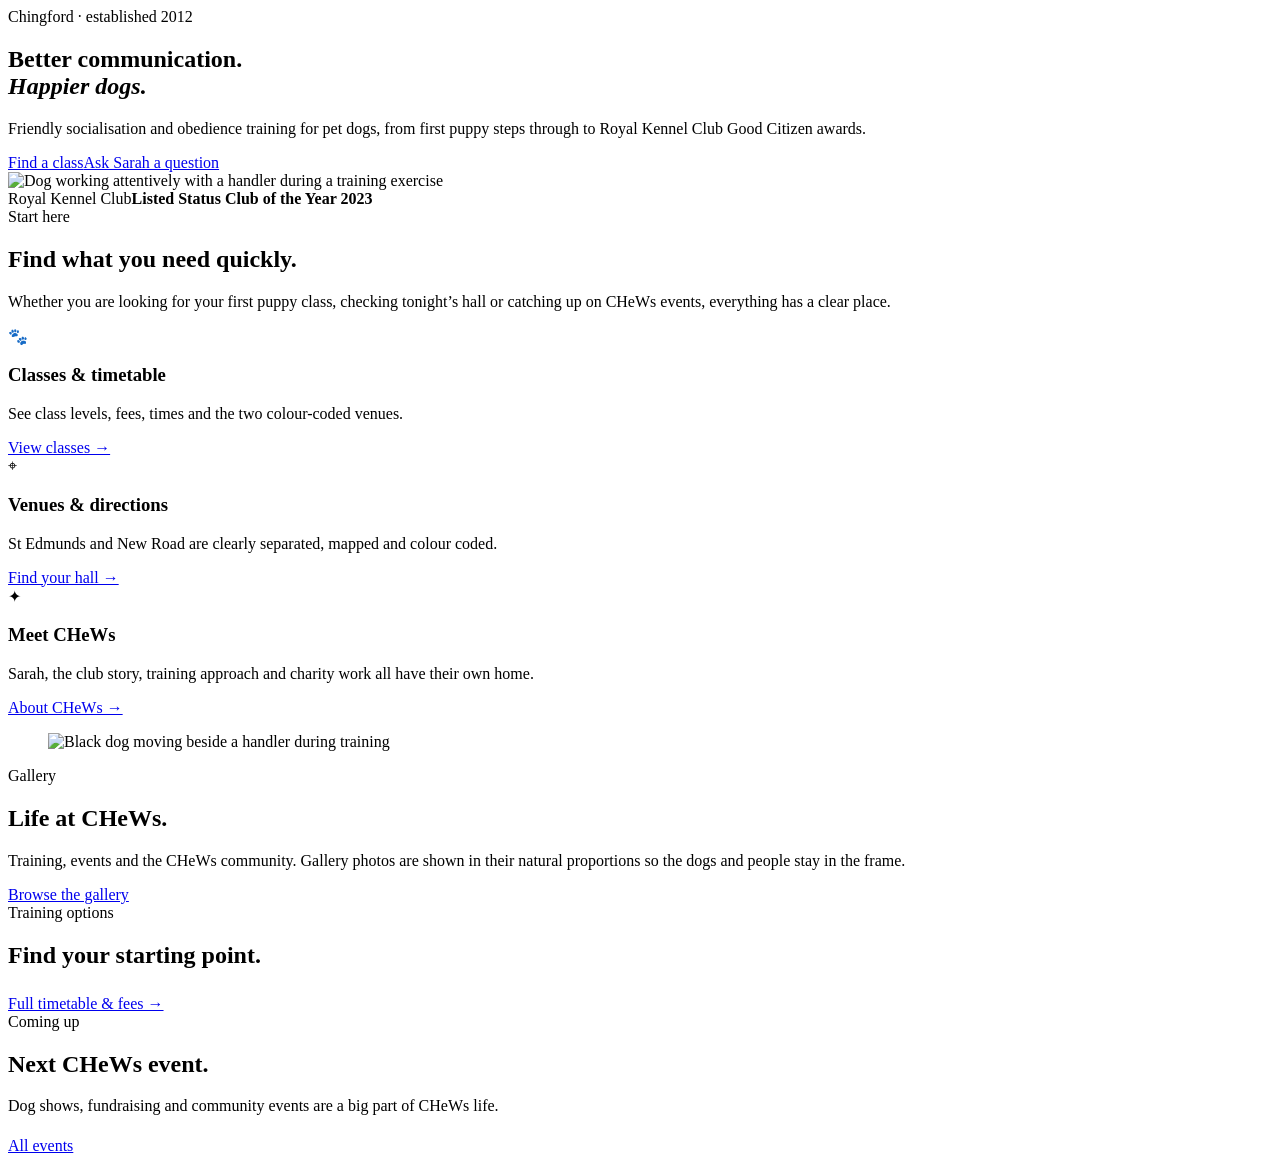
==== index.html @ e165dc00 "Add files via upload" ====
<!doctype html><html lang="en"><head><meta charset="utf-8"><meta name="viewport" content="width=device-width,initial-scale=1"><meta name="theme-color" content="#30241f"><meta name="description" content="Friendly, reward-based pet dog training in Chingford, from Puppy Foundation through Royal Kennel Club Good Citizen levels."><title>CHeWs Dog Training | Friendly dog training in Chingford</title><link rel="icon" href="./assets/logo/chews-mark.png" type="image/png"><link rel="stylesheet" href="./css/styles.css"></head><body data-page="home" data-root="."><div id="site-notice" class="site-notice" hidden></div><div id="prototype-error" class="site-notice" hidden></div><header id="site-header" class="site-header"></header><main>
<section class="home-hero"><div class="container home-hero-grid"><div><span class="eyebrow light">Chingford · established 2012</span><h1>Better communication.<br><em>Happier dogs.</em></h1><p>Friendly socialisation and obedience training for pet dogs, from first puppy steps through to Royal Kennel Club Good Citizen awards.</p><div class="hero-actions"><a class="button primary" href="classes/">Find a class</a><a class="button ghost" href="contact/">Ask Sarah a question</a></div></div><div class="hero-photo"><div class="hero-photo-frame"><img src="assets/images/current-site-hero.png" alt="Dog working attentively with a handler during a training exercise"></div><div class="hero-badge"><span>Royal Kennel Club</span><strong>Listed Status Club of the Year 2023</strong></div></div></div></section>
<section class="stats-band"><div id="stats-grid" class="container stats-grid"></div></section>
<section class="section"><div class="container"><div class="section-heading split"><div><span class="eyebrow">Start here</span><h2>Find what you need quickly.</h2></div><p>Whether you are looking for your first puppy class, checking tonight’s hall or catching up on CHeWs events, everything has a clear place.</p></div><div class="quick-grid"><article class="quick-card"><div class="icon">🐾</div><h3>Classes & timetable</h3><p>See class levels, fees, times and the two colour-coded venues.</p><a href="classes/">View classes →</a></article><article class="quick-card"><div class="icon">⌖</div><h3>Venues & directions</h3><p>St Edmunds and New Road are clearly separated, mapped and colour coded.</p><a href="classes/#venues">Find your hall →</a></article><article class="quick-card"><div class="icon">✦</div><h3>Meet CHeWs</h3><p>Sarah, the club story, training approach and charity work all have their own home.</p><a href="about/">About CHeWs →</a></article></div></div></section>
<section class="section photo-strip"><div class="container photo-strip-grid"><figure class="photo-natural"><img src="assets/images/current-site-gallery-1.png" alt="Black dog moving beside a handler during training"></figure><div class="photo-copy"><span class="eyebrow light">Gallery</span><h2>Life at CHeWs.</h2><p>Training, events and the CHeWs community. Gallery photos are shown in their natural proportions so the dogs and people stay in the frame.</p><a class="button primary" href="gallery/">Browse the gallery</a></div></div></section>
<section class="section"><div class="container"><div class="section-heading"><span class="eyebrow">Training options</span><h2>Find your starting point.</h2></div><div id="class-grid" class="class-grid"></div><div style="margin-top:26px"><a class="button dark" href="classes/">Full timetable & fees →</a></div></div></section>
<section class="section" style="background:var(--cream)"><div class="container"><div class="section-heading split"><div><span class="eyebrow">Coming up</span><h2>Next CHeWs event.</h2></div><p>Dog shows, fundraising and community events are a big part of CHeWs life.</p></div><div id="next-event" class="events-grid"></div><div style="margin-top:22px"><a href="events/" class="button ghost">All events</a></div></div></section>
</main><footer id="site-footer" class="site-footer"></footer><div id="contact-fab-root"></div><script src="./js/content-provider.js"></script><script src="./js/site.js"></script></body></html>
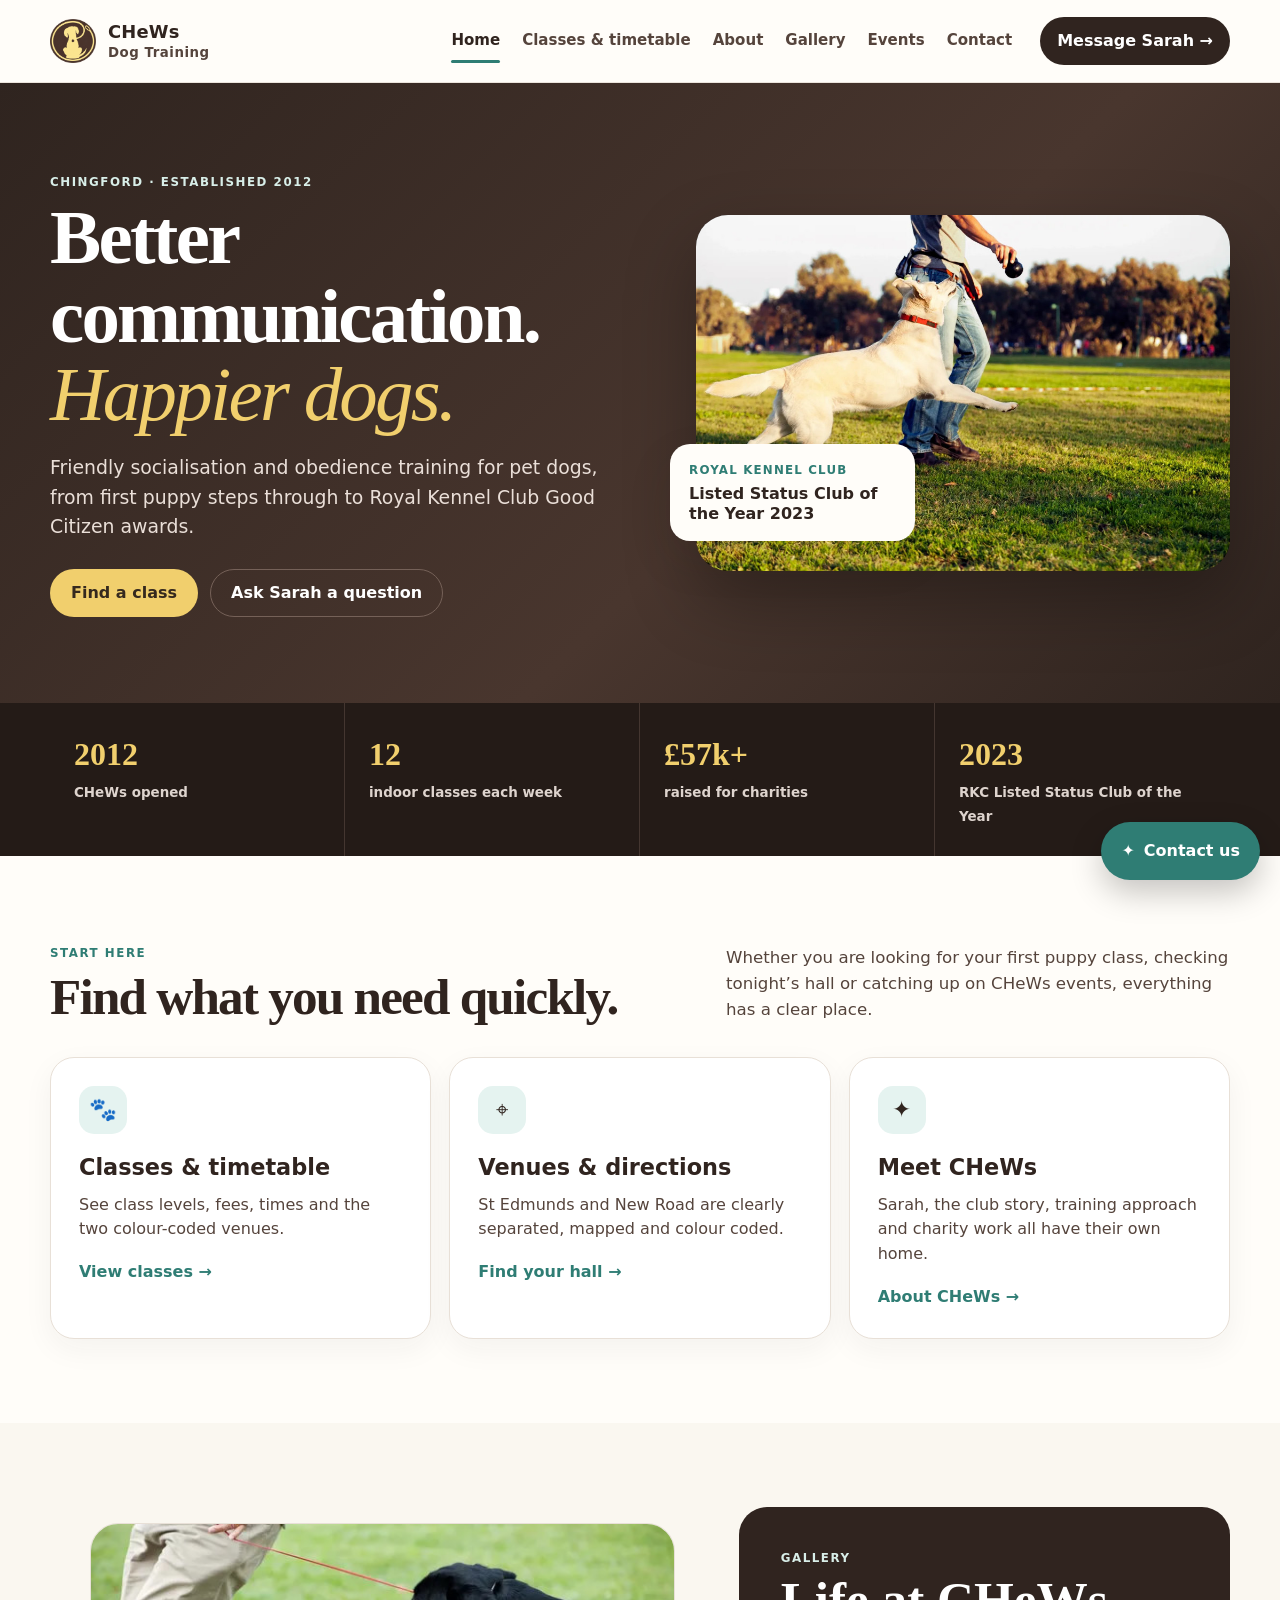
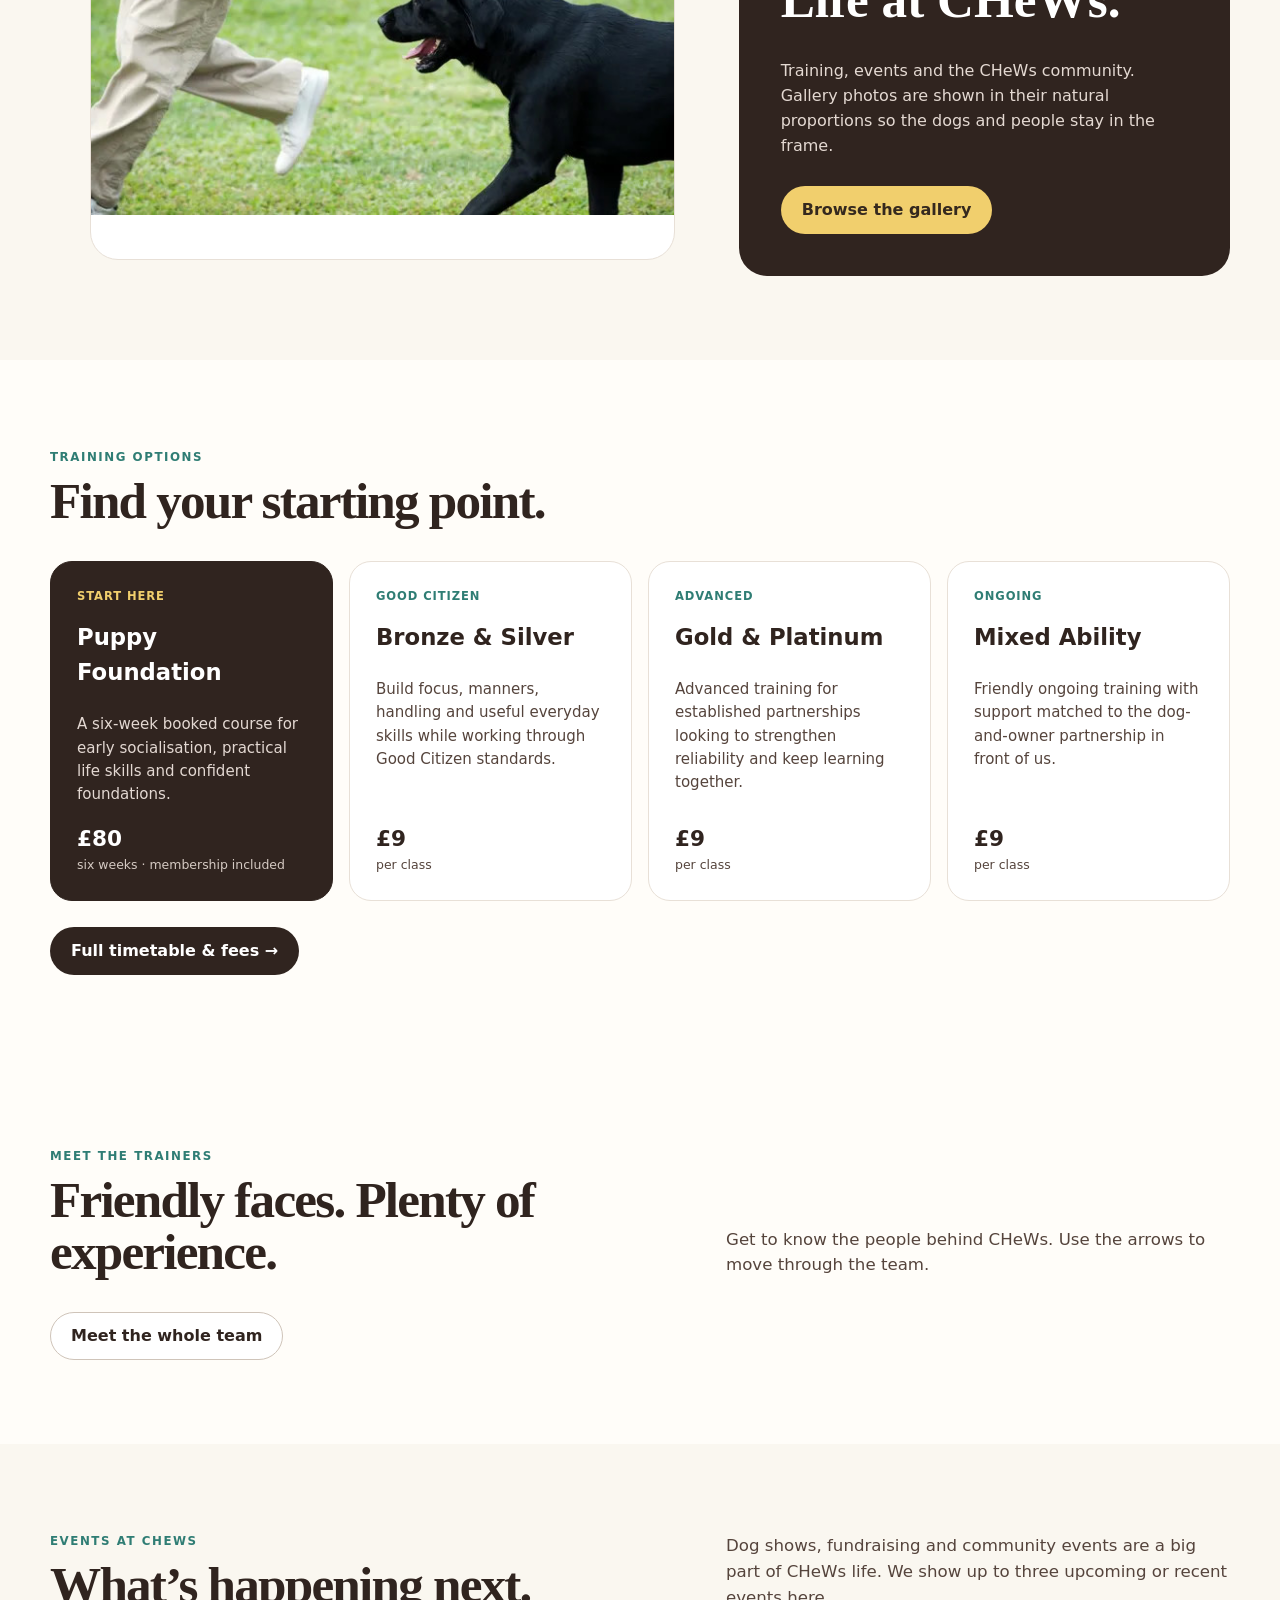
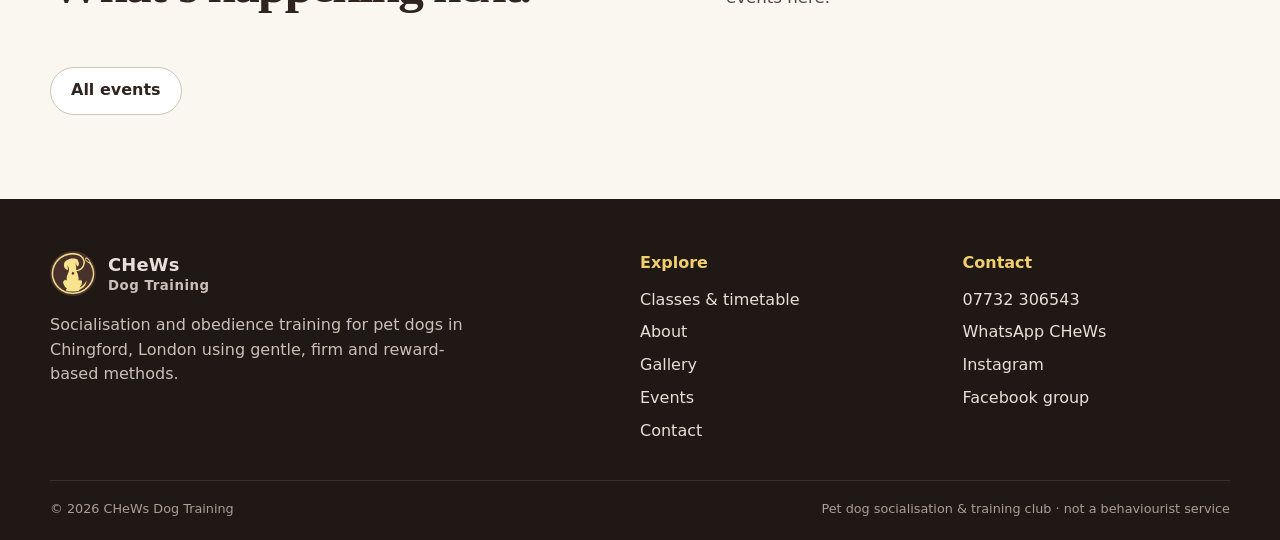
==== commit 679da54f: "Add files via upload" ====
--- a/index.html
+++ b/index.html
@@ -1,8 +1,9 @@
-<!doctype html><html lang="en"><head><meta charset="utf-8"><meta name="viewport" content="width=device-width,initial-scale=1"><meta name="theme-color" content="#30241f"><meta name="description" content="Friendly, reward-based pet dog training in Chingford, from Puppy Foundation through Royal Kennel Club Good Citizen levels."><title>CHeWs Dog Training | Friendly dog training in Chingford</title><link rel="icon" href="./assets/logo/chews-mark.png" type="image/png"><link rel="stylesheet" href="./css/styles.css"></head><body data-page="home" data-root="."><div id="site-notice" class="site-notice" hidden></div><div id="prototype-error" class="site-notice" hidden></div><header id="site-header" class="site-header"></header><main>
+<!doctype html><html lang="en"><head><meta charset="utf-8"><meta name="viewport" content="width=device-width,initial-scale=1"><meta name="theme-color" content="#165b46"><meta name="description" content="Friendly, reward-based pet dog training in Chingford, from Puppy Foundation through Royal Kennel Club Good Citizen levels."><title>CHeWs Dog Training | Friendly dog training in Chingford</title><link rel="icon" href="./assets/logo/chews-mark.png" type="image/png"><link rel="stylesheet" href="./css/styles.css"></head><body data-page="home" data-root="."><div id="site-notice" class="site-notice" hidden></div><div id="prototype-error" class="site-notice" hidden></div><header id="site-header" class="site-header"></header><main>
 <section class="home-hero"><div class="container home-hero-grid"><div><span class="eyebrow light">Chingford · established 2012</span><h1>Better communication.<br><em>Happier dogs.</em></h1><p>Friendly socialisation and obedience training for pet dogs, from first puppy steps through to Royal Kennel Club Good Citizen awards.</p><div class="hero-actions"><a class="button primary" href="classes/">Find a class</a><a class="button ghost" href="contact/">Ask Sarah a question</a></div></div><div class="hero-photo"><div class="hero-photo-frame"><img src="assets/images/current-site-hero.png" alt="Dog working attentively with a handler during a training exercise"></div><div class="hero-badge"><span>Royal Kennel Club</span><strong>Listed Status Club of the Year 2023</strong></div></div></div></section>
 <section class="stats-band"><div id="stats-grid" class="container stats-grid"></div></section>
 <section class="section"><div class="container"><div class="section-heading split"><div><span class="eyebrow">Start here</span><h2>Find what you need quickly.</h2></div><p>Whether you are looking for your first puppy class, checking tonight’s hall or catching up on CHeWs events, everything has a clear place.</p></div><div class="quick-grid"><article class="quick-card"><div class="icon">🐾</div><h3>Classes & timetable</h3><p>See class levels, fees, times and the two colour-coded venues.</p><a href="classes/">View classes →</a></article><article class="quick-card"><div class="icon">⌖</div><h3>Venues & directions</h3><p>St Edmunds and New Road are clearly separated, mapped and colour coded.</p><a href="classes/#venues">Find your hall →</a></article><article class="quick-card"><div class="icon">✦</div><h3>Meet CHeWs</h3><p>Sarah, the club story, training approach and charity work all have their own home.</p><a href="about/">About CHeWs →</a></article></div></div></section>
 <section class="section photo-strip"><div class="container photo-strip-grid"><figure class="photo-natural"><img src="assets/images/current-site-gallery-1.png" alt="Black dog moving beside a handler during training"></figure><div class="photo-copy"><span class="eyebrow light">Gallery</span><h2>Life at CHeWs.</h2><p>Training, events and the CHeWs community. Gallery photos are shown in their natural proportions so the dogs and people stay in the frame.</p><a class="button primary" href="gallery/">Browse the gallery</a></div></div></section>
 <section class="section"><div class="container"><div class="section-heading"><span class="eyebrow">Training options</span><h2>Find your starting point.</h2></div><div id="class-grid" class="class-grid"></div><div style="margin-top:26px"><a class="button dark" href="classes/">Full timetable & fees →</a></div></div></section>
-<section class="section" style="background:var(--cream)"><div class="container"><div class="section-heading split"><div><span class="eyebrow">Coming up</span><h2>Next CHeWs event.</h2></div><p>Dog shows, fundraising and community events are a big part of CHeWs life.</p></div><div id="next-event" class="events-grid"></div><div style="margin-top:22px"><a href="events/" class="button ghost">All events</a></div></div></section>
+<section class="section trainers-home"><div class="container"><div class="section-heading split"><div><span class="eyebrow">Meet the trainers</span><h2>Friendly faces. Plenty of experience.</h2></div><p>Get to know the people behind CHeWs. Use the arrows to move through the team.</p></div><div id="home-team-carousel"></div><div style="margin-top:22px"><a href="about/" class="button ghost">Meet the whole team</a></div></div></section>
+<section class="section" style="background:var(--cream)"><div class="container"><div class="section-heading split"><div><span class="eyebrow">Events at CHeWs</span><h2>What’s happening next.</h2></div><p>Dog shows, fundraising and community events are a big part of CHeWs life. We show up to three upcoming or recent events here.</p></div><div id="home-events" class="events-grid home-events-grid"></div><div style="margin-top:22px"><a href="events/" class="button ghost">All events</a></div></div></section>
 </main><footer id="site-footer" class="site-footer"></footer><div id="contact-fab-root"></div><script src="./js/content-provider.js"></script><script src="./js/site.js"></script></body></html>
--- a/css/styles.css
+++ b/css/styles.css
@@ -0,0 +1,31 @@
+
+:root{
+  --ink:#30241f; --ink-2:#55443c; --cream:#faf7f0; --paper:#fffdf9; --gold:#f1cf6d; --gold-deep:#9b6b12;
+  --mint:#a9d7cd; --teal:#2f7d74; --teal-soft:#e5f3f0; --amber:#c96f2f; --amber-soft:#faeadf;
+  --line:#e8e0d7; --shadow:0 18px 45px rgba(48,36,31,.10); --radius:24px; --max:1180px;
+}
+*{box-sizing:border-box} html{scroll-behavior:smooth} body{margin:0;font-family:Inter,ui-sans-serif,system-ui,-apple-system,BlinkMacSystemFont,"Segoe UI",sans-serif;color:var(--ink);background:var(--paper);line-height:1.55}
+a{color:inherit;text-decoration:none} img{max-width:100%;display:block} button,input,textarea{font:inherit} .container{width:min(var(--max),calc(100% - 40px));margin-inline:auto}
+.site-notice{background:var(--teal);color:white;text-align:center;padding:10px 20px;font-weight:800;font-size:.92rem}.site-header{position:sticky;top:0;z-index:50;background:rgba(255,253,249,.96);backdrop-filter:blur(14px);border-bottom:1px solid rgba(232,224,215,.85)}
+.header-inner{min-height:82px;display:flex;align-items:center;gap:28px}.brand{display:flex;align-items:center;gap:12px;min-width:max-content}.brand img{width:46px;height:46px;object-fit:contain}.brand-copy{display:flex;flex-direction:column;line-height:1}.brand-copy strong{font-size:1.12rem;letter-spacing:.01em}.brand-copy small{margin-top:5px;color:var(--ink-2);font-weight:700;letter-spacing:.04em}.main-nav{margin-left:auto;display:flex;align-items:center;gap:22px}.main-nav a{font-weight:760;color:var(--ink-2);font-size:.94rem;position:relative}.main-nav a:hover,.main-nav a.active{color:var(--ink)}.main-nav a.active:after{content:"";position:absolute;left:0;right:0;bottom:-10px;height:3px;border-radius:99px;background:var(--teal)}.header-cta{background:var(--ink);color:white;padding:12px 17px;border-radius:999px;font-weight:800;white-space:nowrap}.menu-toggle{display:none;margin-left:auto;border:0;background:transparent;padding:7px}.menu-toggle span{display:block;width:24px;height:2px;background:var(--ink);margin:5px}
+.button{display:inline-flex;align-items:center;justify-content:center;gap:8px;min-height:48px;padding:0 20px;border-radius:999px;border:1px solid transparent;font-weight:850}.button.primary{background:var(--gold);color:#35291e}.button.dark{background:var(--ink);color:white}.button.ghost{border-color:#cfc4b9;background:white}.button.teal{background:var(--teal);color:white}.button.amber{background:var(--amber);color:white}.button:hover{transform:translateY(-1px)}
+.eyebrow{display:inline-block;text-transform:uppercase;letter-spacing:.13em;font-weight:900;font-size:.74rem;color:var(--teal)}.eyebrow.light{color:#d8eee8}.section{padding:84px 0}.section-heading{max-width:760px;margin-bottom:34px}.section-heading.split{max-width:none;display:grid;grid-template-columns:1.1fr .9fr;gap:60px;align-items:end}.section-heading h2,.page-hero h1,.home-hero h1{font-family:Georgia,"Times New Roman",serif;letter-spacing:-.035em;line-height:1.02;margin:.35rem 0 0}.section-heading h2{font-size:clamp(2.2rem,4vw,4rem)}.section-heading p{color:var(--ink-2);margin:0;font-size:1.04rem}
+.home-hero{background:linear-gradient(135deg,#2f241f 0%,#49362e 60%,#2f241f 100%);color:white;overflow:hidden}.home-hero-grid{min-height:620px;display:grid;grid-template-columns:1.05fr .95fr;gap:56px;align-items:center;padding:70px 0}.home-hero h1{font-size:clamp(3.5rem,6vw,6.7rem);max-width:760px}.home-hero h1 em{color:var(--gold);font-weight:400}.home-hero p{font-size:1.18rem;color:#eadfd8;max-width:650px}.hero-actions{display:flex;gap:12px;flex-wrap:wrap;margin-top:28px}.hero-actions .ghost{background:transparent;border-color:#756158;color:white}.hero-photo{position:relative}.hero-photo-frame{border-radius:32px;overflow:hidden;background:#111;box-shadow:0 28px 70px rgba(0,0,0,.3)}.hero-photo-frame img{width:100%;height:auto}.hero-badge{position:absolute;left:-26px;bottom:30px;max-width:245px;background:var(--paper);color:var(--ink);border-radius:20px;padding:17px 19px;box-shadow:var(--shadow)}.hero-badge span{display:block;color:var(--teal);font-weight:900;font-size:.74rem;text-transform:uppercase;letter-spacing:.1em}.hero-badge strong{display:block;margin-top:5px;line-height:1.25}.stats-band{background:#241b17;color:white}.stats-grid{display:grid;grid-template-columns:repeat(4,1fr)}.stat{padding:27px 24px;border-right:1px solid #443630}.stat:last-child{border:0}.stat strong{display:block;color:var(--gold);font-family:Georgia,serif;font-size:2rem}.stat span{font-size:.84rem;color:#ded4ce;font-weight:700}
+.quick-grid{display:grid;grid-template-columns:repeat(3,1fr);gap:18px}.quick-card{border:1px solid var(--line);border-radius:var(--radius);padding:28px;background:white;box-shadow:0 10px 30px rgba(48,36,31,.05)}.quick-card .icon{width:48px;height:48px;border-radius:15px;display:grid;place-items:center;background:var(--teal-soft);font-size:1.4rem}.quick-card h3{font-size:1.4rem;margin:16px 0 8px}.quick-card p{color:var(--ink-2);margin:0 0 18px}.quick-card a{font-weight:900;color:var(--teal)}
+.photo-strip{background:var(--cream)}.photo-strip-grid{display:grid;grid-template-columns:1.15fr .85fr;gap:24px;align-items:stretch}.photo-natural{background:white;border:1px solid var(--line);border-radius:28px;overflow:hidden}.photo-natural img{width:100%;height:auto}.photo-copy{display:flex;flex-direction:column;justify-content:center;padding:42px;border-radius:28px;background:var(--ink);color:white}.photo-copy h2{font-family:Georgia,serif;font-size:clamp(2.2rem,4vw,4rem);line-height:1.05;margin:.4rem 0 1rem}.photo-copy p{color:#e4d9d2}.photo-copy .button{align-self:flex-start;margin-top:12px}
+.page-hero{padding:76px 0 62px;background:var(--cream);border-bottom:1px solid var(--line)}.page-hero .crumb{font-size:.83rem;font-weight:850;color:var(--teal)}.page-hero h1{font-size:clamp(3rem,6vw,5.8rem);max-width:930px}.page-hero p{font-size:1.16rem;color:var(--ink-2);max-width:760px;margin:18px 0 0}
+.class-grid{display:grid;grid-template-columns:repeat(4,1fr);gap:16px}.class-card{padding:26px;border:1px solid var(--line);border-radius:22px;background:white;display:flex;flex-direction:column}.class-card.featured{background:var(--ink);color:white;border-color:var(--ink)}.class-badge{font-size:.72rem;font-weight:900;text-transform:uppercase;letter-spacing:.08em;color:var(--teal)}.class-card.featured .class-badge{color:var(--gold)}.class-card h3{font-size:1.42rem;margin:14px 0 8px}.class-card p{color:var(--ink-2);font-size:.94rem;flex:1}.class-card.featured p{color:#e3d8d2}.class-price strong{font-size:1.35rem}.class-price span{display:block;font-size:.78rem;color:var(--ink-2)}.class-card.featured .class-price span{color:#d5cac3}
+.venue-legend{display:flex;gap:12px;flex-wrap:wrap;margin:26px 0}.venue-key{display:inline-flex;align-items:center;gap:9px;padding:10px 14px;border-radius:999px;font-weight:850;border:1px solid var(--line);background:white}.venue-dot{width:13px;height:13px;border-radius:50%}.tone-teal .venue-dot,.venue-key.teal .venue-dot{background:var(--teal)}.tone-amber .venue-dot,.venue-key.amber .venue-dot{background:var(--amber)}
+.schedule-toolbar{display:flex;align-items:center;justify-content:space-between;gap:20px;margin:28px 0 18px}.view-switch{display:inline-flex;background:#efe9e3;padding:4px;border-radius:999px}.view-btn{border:0;background:transparent;padding:10px 16px;border-radius:999px;font-weight:850;color:var(--ink-2);cursor:pointer}.view-btn.active{background:white;color:var(--ink);box-shadow:0 4px 12px rgba(0,0,0,.07)}.schedule-view{display:none}.schedule-view.active{display:block}.venue-card{border-radius:26px;border:1px solid var(--line);overflow:hidden;background:white;margin-bottom:18px}.venue-card-head{padding:25px 27px;display:flex;align-items:center;justify-content:space-between;gap:20px;border-left:8px solid transparent}.venue-card.tone-teal .venue-card-head{border-left-color:var(--teal);background:linear-gradient(90deg,var(--teal-soft),#fff 45%)}.venue-card.tone-amber .venue-card-head{border-left-color:var(--amber);background:linear-gradient(90deg,var(--amber-soft),#fff 45%)}.venue-label{font-size:.71rem;font-weight:950;text-transform:uppercase;letter-spacing:.1em}.tone-teal .venue-label{color:var(--teal)}.tone-amber .venue-label{color:var(--amber)}.venue-card h3{font-size:1.55rem;margin:4px 0}.venue-card-head p{margin:0;color:var(--ink-2)}.directions{font-weight:900;padding:10px 15px;border:1px solid currentColor;border-radius:999px;white-space:nowrap}.tone-teal .directions{color:var(--teal)}.tone-amber .directions{color:var(--amber)}.venue-day-grid{display:grid;grid-template-columns:repeat(3,1fr);border-top:1px solid var(--line)}.venue-day{padding:20px 25px;border-right:1px solid var(--line)}.venue-day:last-child{border:0}.venue-day h4{margin:0 0 10px}.session{display:flex;gap:16px;align-items:center;padding:9px 0;border-top:1px dashed #e8e2dc}.session time{font-weight:950;min-width:54px}.session strong{font-size:.93rem}.session.puppy strong:after{content:" Puppy";font-size:.62rem;background:var(--gold);color:#44351b;padding:3px 6px;border-radius:999px;margin-left:8px}.day-cards{display:grid;grid-template-columns:repeat(3,1fr);gap:16px}.day-card{border:1px solid var(--line);border-radius:24px;padding:24px;background:white}.day-card h3{font-family:Georgia,serif;font-size:1.8rem;margin:0 0 10px}.day-session{display:grid;grid-template-columns:60px 1fr;gap:10px;padding:14px 10px 14px 16px;border-left:6px solid;margin:8px 0;border-radius:12px;background:#faf7f3}.day-session.tone-teal{border-color:var(--teal)}.day-session.tone-amber{border-color:var(--amber)}.day-session time{font-weight:950}.day-session small{display:block;color:var(--ink-2);margin-top:2px}.fees-wrap{margin-top:46px;padding:32px;border-radius:26px;background:var(--cream);display:grid;grid-template-columns:.8fr 1.8fr auto;gap:26px;align-items:center}.fees-wrap h3{font-family:Georgia,serif;font-size:2rem;margin:.2rem 0}.fees-grid{display:grid;grid-template-columns:repeat(3,1fr);gap:10px}.fee{background:white;border:1px solid var(--line);border-radius:17px;padding:15px}.fee span,.fee small{display:block}.fee span{font-size:.78rem;font-weight:850}.fee strong{font-size:1.55rem}.fee small{color:var(--ink-2);font-size:.72rem}
+.map-section{background:var(--cream)}.map-grid{display:grid;grid-template-columns:1fr 1fr;gap:20px}.map-card{background:white;border:1px solid var(--line);border-radius:26px;overflow:hidden;box-shadow:0 8px 25px rgba(48,36,31,.05)}.map-bar{display:flex;align-items:center;justify-content:space-between;gap:18px;padding:20px 22px;border-top:7px solid}.map-card.tone-teal .map-bar{border-color:var(--teal);background:var(--teal-soft)}.map-card.tone-amber .map-bar{border-color:var(--amber);background:var(--amber-soft)}.map-bar h3{margin:0;font-size:1.2rem}.map-bar p{margin:2px 0 0;color:var(--ink-2);font-size:.86rem}.map-frame{height:330px;background:#eae5df;position:relative}.map-frame iframe{width:100%;height:100%;border:0}.map-pin-label{position:absolute;top:14px;left:14px;z-index:2;color:white;font-weight:950;border-radius:999px;padding:8px 12px;box-shadow:0 6px 18px rgba(0,0,0,.18)}.tone-teal .map-pin-label{background:var(--teal)}.tone-amber .map-pin-label{background:var(--amber)}
+.story-grid{display:grid;grid-template-columns:1fr .9fr;gap:68px}.story-copy h2{font-family:Georgia,serif;font-size:clamp(2.5rem,5vw,4.7rem);line-height:1.04;margin:.4rem 0 1rem}.story-copy p{color:var(--ink-2);font-size:1.03rem}.timeline{border-left:2px solid var(--line);padding-left:28px}.timeline-item{position:relative;padding:0 0 28px 10px}.timeline-item:before{content:"";position:absolute;left:-36px;top:5px;width:14px;height:14px;border-radius:50%;background:var(--teal);box-shadow:0 0 0 5px var(--teal-soft)}.timeline-item time{font-weight:950;color:var(--teal);font-size:.78rem;letter-spacing:.08em}.timeline-item strong,.timeline-item small{display:block}.timeline-item strong{font-size:1.12rem;margin-top:4px}.timeline-item small{color:var(--ink-2);margin-top:3px}.charity-band{margin-top:35px;padding:24px;border-radius:22px;background:var(--ink);color:white;display:grid;grid-template-columns:1fr 1fr;gap:16px}.charity-band strong{display:block;font-family:Georgia,serif;color:var(--gold);font-size:2rem}.charity-band span{font-size:.82rem;color:#ded3cc}
+.profile-card{display:grid;grid-template-columns:.7fr 1.3fr;gap:36px;border:1px solid var(--line);border-radius:28px;overflow:hidden;background:white}.profile-visual{min-height:360px;background:var(--cream);display:grid;place-items:center}.profile-visual img{width:100%;height:100%;object-fit:cover}.profile-placeholder{text-align:center;padding:50px}.profile-placeholder img{width:150px;height:150px;object-fit:contain;margin:0 auto 16px}.profile-placeholder span{font-weight:850;color:var(--ink-2)}.profile-copy{padding:42px 42px 42px 0}.profile-copy h3{font-family:Georgia,serif;font-size:3rem;margin:.1rem 0}.profile-copy p{color:var(--ink-2)}.chips{display:flex;gap:8px;flex-wrap:wrap;margin-top:18px}.chips span{background:var(--teal-soft);color:#245d57;border-radius:999px;padding:8px 11px;font-size:.75rem;font-weight:850}
+.gallery-controls{display:flex;align-items:center;justify-content:space-between;gap:20px;margin-bottom:22px}.gallery-tabs{display:flex;gap:8px;flex-wrap:wrap}.gallery-tab{border:1px solid var(--line);background:white;border-radius:999px;padding:9px 14px;font-weight:850;cursor:pointer}.gallery-tab.active{background:var(--ink);color:white;border-color:var(--ink)}.gallery-grid{columns:3 280px;column-gap:18px}.gallery-item{break-inside:avoid;margin:0 0 18px;background:white;border:1px solid var(--line);border-radius:20px;overflow:hidden}.gallery-open{display:block;width:100%;padding:0;border:0;background:white;text-align:left;cursor:zoom-in}.gallery-open img{width:100%;height:auto;object-fit:contain;background:#f1eee9}.gallery-caption{display:flex;justify-content:space-between;gap:10px;padding:13px 15px}.gallery-caption small{color:var(--ink-2)}.gallery-note{color:var(--ink-2);font-size:.9rem;margin-top:24px}.lightbox{border:0;border-radius:18px;padding:0;max-width:min(94vw,1100px);background:#111}.lightbox::backdrop{background:rgba(0,0,0,.78)}.lightbox img{max-width:90vw;max-height:84vh;width:auto;height:auto}.lightbox-close{position:absolute;right:10px;top:10px;width:40px;height:40px;border-radius:50%;border:0;background:white;font-size:1.4rem;cursor:pointer}
+.events-grid{display:grid;gap:18px}.event-card{display:grid;grid-template-columns:120px 1fr;gap:24px;border:1px solid var(--line);border-radius:24px;padding:24px;background:white}.event-date{text-align:center;border-right:1px solid var(--line);padding-right:20px}.event-date span{display:block;font-weight:950;color:var(--teal);letter-spacing:.08em}.event-date strong{font-family:Georgia,serif;font-size:3.2rem;line-height:1}.event-copy h3{font-size:1.45rem;margin:.15rem 0 .5rem}.event-copy p{color:var(--ink-2);margin:.45rem 0}.event-meta{font-weight:800}.past-events{margin-top:50px}.past-events summary{cursor:pointer;font-weight:900;color:var(--ink-2);margin-bottom:16px}.past-events .event-card{opacity:.82}.empty-state{padding:30px;border:1px dashed #ccbfb4;border-radius:20px;color:var(--ink-2)}
+.contact-grid{display:grid;grid-template-columns:.85fr 1.15fr;gap:34px}.contact-card{border-radius:28px;background:var(--ink);color:white;padding:36px}.contact-card .mark{width:120px;height:120px;object-fit:contain}.contact-card h2{font-family:Georgia,serif;font-size:3rem;line-height:1.05;margin:.5rem 0}.contact-card p{color:#e2d8d1}.contact-buttons{display:flex;gap:10px;flex-wrap:wrap;margin-top:22px}.contact-details{display:grid;gap:14px}.detail-card{border:1px solid var(--line);border-radius:22px;background:white;padding:24px}.detail-card h3{margin:0 0 8px}.detail-card p{margin:0;color:var(--ink-2)}.detail-card .venue-line{display:flex;align-items:center;gap:10px}.detail-card .venue-dot{flex:0 0 auto}
+.site-footer{background:#201814;color:#f5eee9;padding:52px 0 22px;margin-top:0}.footer-grid{display:grid;grid-template-columns:1.5fr .75fr .75fr;gap:55px}.footer-brand p{color:#cbbfb8;max-width:440px}.footer-brand .brand-copy small{color:#cbbfb8}.footer-grid h4{margin:0 0 12px;color:var(--gold)}.footer-grid nav,.footer-links{display:grid;gap:8px}.footer-grid a{color:#e9dfd9}.footer-bottom{border-top:1px solid #3c302a;margin-top:36px;padding-top:18px;display:flex;justify-content:space-between;gap:20px;color:#aa9e97;font-size:.8rem}
+.contact-fab-wrap{position:fixed;right:20px;bottom:20px;z-index:70}.contact-fab{border:0;background:var(--teal);color:white;border-radius:999px;min-width:60px;height:58px;padding:0 20px;box-shadow:0 12px 32px rgba(0,0,0,.23);font-weight:900;cursor:pointer}.contact-fab:before{content:"✦";margin-right:9px}.contact-panel{position:absolute;right:0;bottom:68px;width:280px;background:white;border:1px solid var(--line);border-radius:20px;box-shadow:var(--shadow);padding:12px;display:none}.contact-panel.open{display:block}.contact-panel-head{display:flex;align-items:center;justify-content:space-between;padding:5px 6px 10px}.contact-panel-head button{border:0;background:transparent;font-size:1.4rem;cursor:pointer}.contact-panel a{display:block;padding:12px;border-radius:13px;font-weight:850}.contact-panel a:hover{background:var(--cream)}
+@media (max-width:980px){.main-nav{position:absolute;top:82px;left:20px;right:20px;background:white;border:1px solid var(--line);border-radius:20px;padding:12px;display:none;box-shadow:var(--shadow)}.main-nav.open{display:grid}.main-nav a{padding:10px}.main-nav a.active:after{display:none}.menu-toggle{display:block}.header-cta{display:none}.home-hero-grid,.photo-strip-grid,.story-grid,.contact-grid{grid-template-columns:1fr}.hero-photo{max-width:720px}.quick-grid{grid-template-columns:1fr 1fr}.class-grid{grid-template-columns:1fr 1fr}.section-heading.split{grid-template-columns:1fr;gap:14px}.venue-day-grid,.day-cards,.fees-grid,.map-grid{grid-template-columns:1fr}.venue-day{border-right:0;border-bottom:1px solid var(--line)}.fees-wrap{grid-template-columns:1fr}.profile-card{grid-template-columns:1fr}.profile-copy{padding:30px}.footer-grid{grid-template-columns:1fr 1fr}.footer-brand{grid-column:1/-1}.stats-grid{grid-template-columns:1fr 1fr}.stat:nth-child(2){border-right:0}.stat:nth-child(-n+2){border-bottom:1px solid #443630}}
+@media (max-width:620px){.container{width:min(var(--max),calc(100% - 28px))}.section{padding:58px 0}.header-inner{min-height:70px}.brand img{width:40px;height:40px}.brand-copy small{font-size:.72rem}.main-nav{top:70px}.home-hero-grid{min-height:auto;padding:52px 0}.home-hero h1{font-size:3.25rem}.hero-badge{left:12px;right:12px;bottom:12px;max-width:none}.stats-grid{grid-template-columns:1fr 1fr}.stat{padding:20px 14px}.quick-grid,.class-grid{grid-template-columns:1fr}.page-hero{padding:54px 0 44px}.page-hero h1{font-size:3.15rem}.schedule-toolbar{align-items:flex-start;flex-direction:column}.venue-card-head{align-items:flex-start;flex-direction:column}.map-frame{height:280px}.event-card{grid-template-columns:82px 1fr;gap:14px;padding:18px}.event-date strong{font-size:2.5rem}.footer-grid{grid-template-columns:1fr}.footer-brand{grid-column:auto}.footer-bottom{flex-direction:column}.contact-fab{min-width:58px;width:58px;padding:0;font-size:0}.contact-fab:before{font-size:1rem;margin:0}.contact-panel{width:min(280px,calc(100vw - 28px))}.photo-copy{padding:30px}.profile-copy h3{font-size:2.5rem}}
+
+.social-contact{margin-top:34px;padding-top:28px;border-top:1px solid var(--line)}.social-contact h2{font-family:Georgia,serif;font-size:2.15rem;line-height:1.05;margin:.35rem 0 18px}.social-links{display:grid;gap:10px}.social-link{display:grid;grid-template-columns:46px 1fr auto;align-items:center;gap:12px;padding:13px 14px;border:1px solid var(--line);border-radius:16px;background:white}.social-link:hover{border-color:#cfc1b6;transform:translateY(-1px)}.social-icon{width:42px;height:42px;border-radius:13px;display:grid;place-items:center;background:var(--cream);font-size:1.25rem;font-weight:950}.social-link.instagram .social-icon{color:#9b3d78}.social-link.facebook .social-icon{color:#315da8}.social-link strong,.social-link small{display:block}.social-link small{color:var(--ink-2);font-size:.76rem;margin-top:2px}.social-link b{font-size:1rem;color:var(--ink-2)}
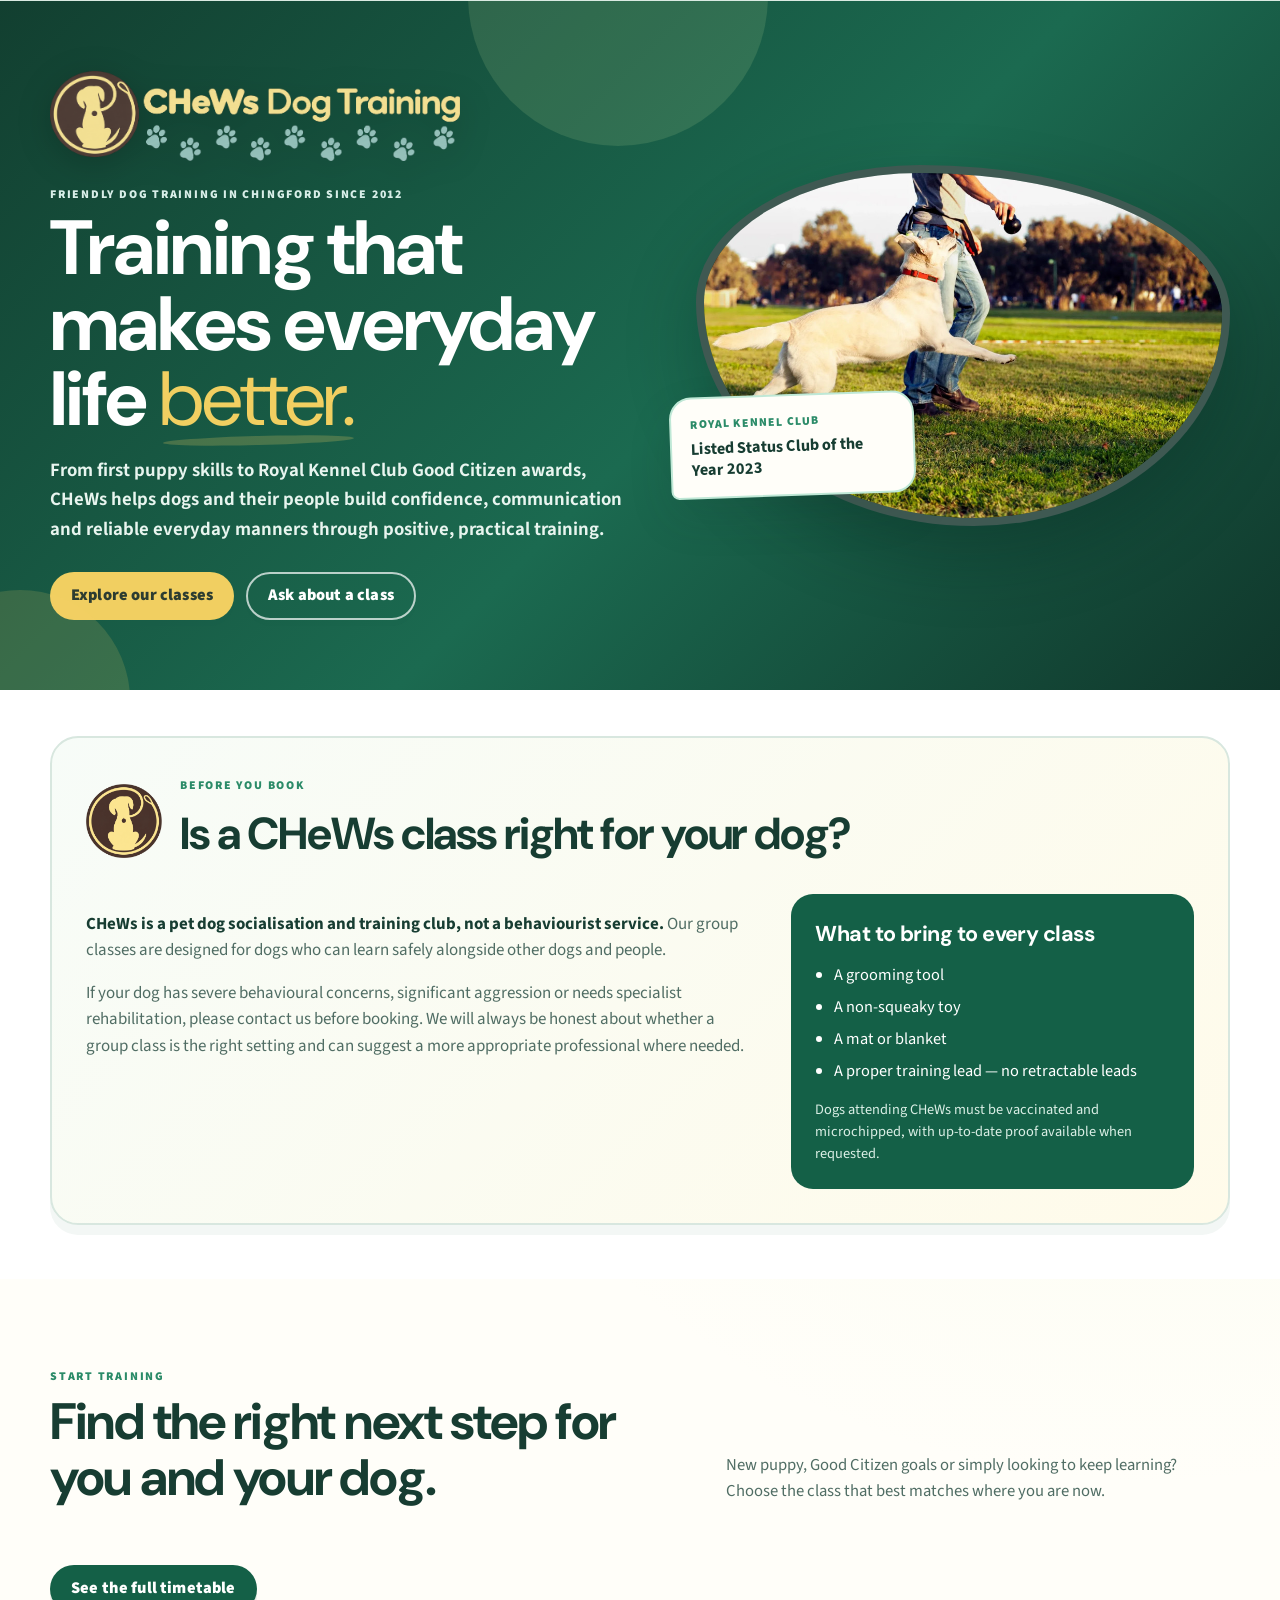
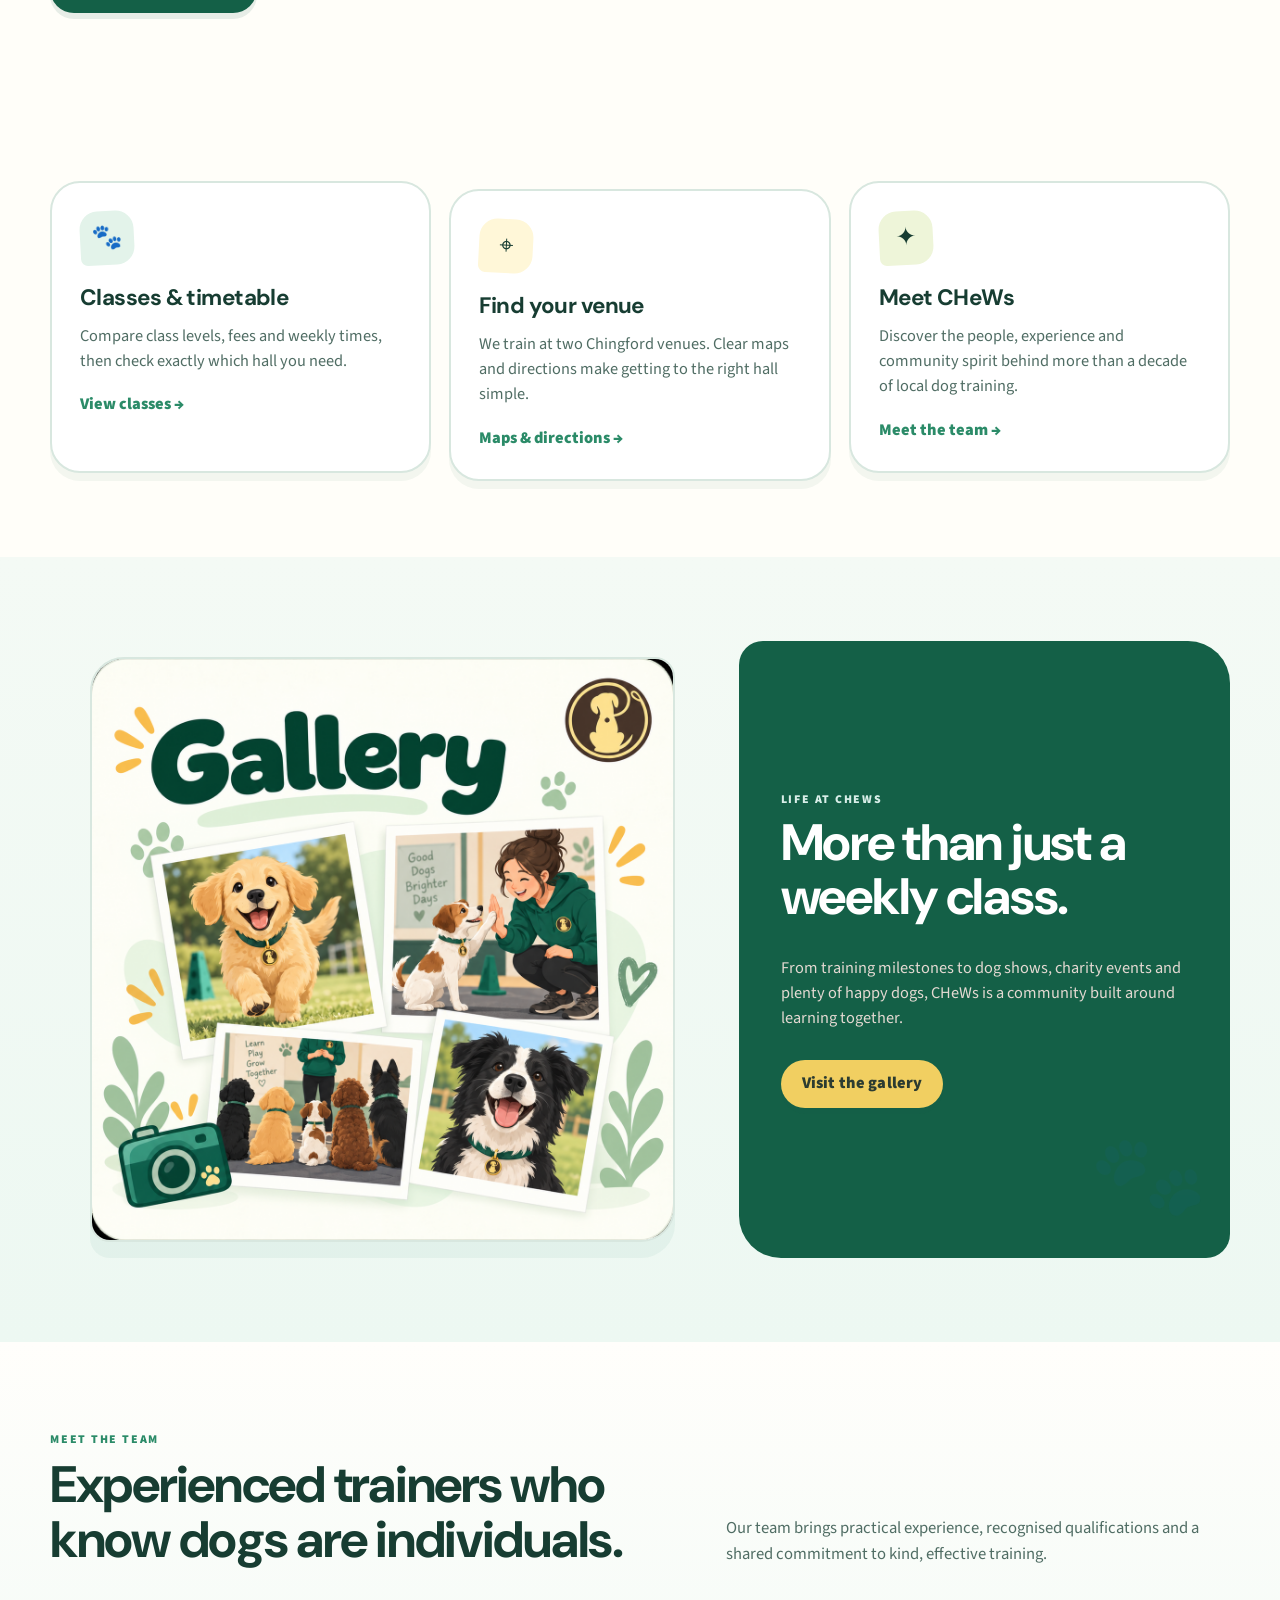
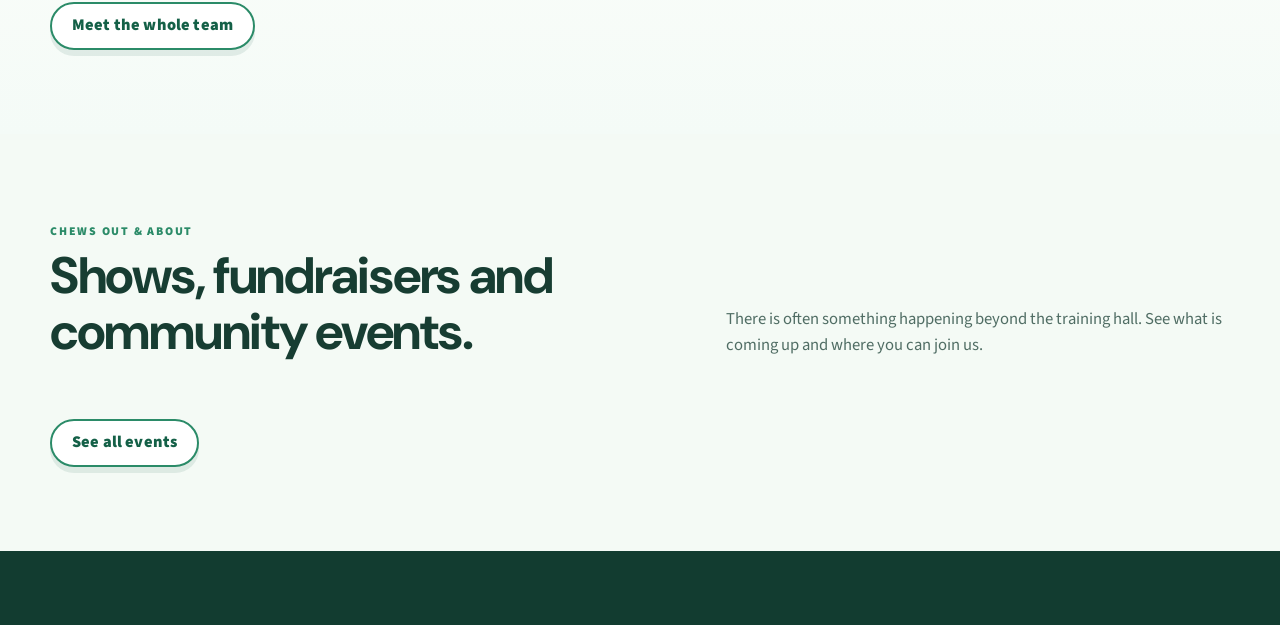
==== commit 58aac4aa: "Add files via upload" ====
--- a/index.html
+++ b/index.html
@@ -1,9 +1,10 @@
-<!doctype html><html lang="en"><head><meta charset="utf-8"><meta name="viewport" content="width=device-width,initial-scale=1"><meta name="theme-color" content="#165b46"><meta name="description" content="Friendly, reward-based pet dog training in Chingford, from Puppy Foundation through Royal Kennel Club Good Citizen levels."><title>CHeWs Dog Training | Friendly dog training in Chingford</title><link rel="icon" href="./assets/logo/chews-mark.png" type="image/png"><link rel="stylesheet" href="./css/styles.css"></head><body data-page="home" data-root="."><div id="site-notice" class="site-notice" hidden></div><div id="prototype-error" class="site-notice" hidden></div><header id="site-header" class="site-header"></header><main>
-<section class="home-hero"><div class="container home-hero-grid"><div><span class="eyebrow light">Chingford · established 2012</span><h1>Better communication.<br><em>Happier dogs.</em></h1><p>Friendly socialisation and obedience training for pet dogs, from first puppy steps through to Royal Kennel Club Good Citizen awards.</p><div class="hero-actions"><a class="button primary" href="classes/">Find a class</a><a class="button ghost" href="contact/">Ask Sarah a question</a></div></div><div class="hero-photo"><div class="hero-photo-frame"><img src="assets/images/current-site-hero.png" alt="Dog working attentively with a handler during a training exercise"></div><div class="hero-badge"><span>Royal Kennel Club</span><strong>Listed Status Club of the Year 2023</strong></div></div></div></section>
+<!doctype html><html lang="en"><head><meta charset="utf-8"><meta name="viewport" content="width=device-width,initial-scale=1"><meta name="theme-color" content="#146047"><meta name="description" content="Friendly, reward-based dog training in Chingford, from Puppy Foundation to Royal Kennel Club Good Citizen levels."><title>CHeWs Dog Training | Friendly dog training in Chingford</title><link rel="icon" href="./assets/logo/chews-mark.png" type="image/png"><link rel="stylesheet" href="./css/styles.css"></head><body data-page="home" data-root="."><div id="site-notice" class="site-notice" hidden></div><div id="prototype-error" class="site-notice" hidden></div><header id="site-header" class="site-header"></header><main>
+<section class="home-hero"><div class="container home-hero-grid"><div class="hero-copy"><img class="hero-logo" src="assets/logo/chews-lockup.png" alt="CHeWs Dog Training"><span class="eyebrow light">Friendly dog training in Chingford since 2012</span><h1>Training that makes everyday life <em>better.</em></h1><p>From first puppy skills to Royal Kennel Club Good Citizen awards, CHeWs helps dogs and their people build confidence, communication and reliable everyday manners through positive, practical training.</p><div class="hero-actions"><a class="button primary" href="classes/">Explore our classes</a><a class="button ghost inverse" href="contact/">Ask about a class</a></div></div><div class="hero-photo"><div class="hero-photo-frame"><img src="assets/images/current-site-hero.png" alt="Dog working attentively with a handler during a training exercise"></div><div class="hero-badge"><span>Royal Kennel Club</span><strong>Listed Status Club of the Year 2023</strong></div></div></div></section>
+<section class="section join-first"><div class="container before-you-join"><div class="join-heading"><img src="assets/logo/chews-mark.png" alt="" class="join-mark"><div><span class="eyebrow">Before you book</span><h2>Is a CHeWs class right for your dog?</h2></div></div><div class="join-grid"><div><p><strong>CHeWs is a pet dog socialisation and training club, not a behaviourist service.</strong> Our group classes are designed for dogs who can learn safely alongside other dogs and people.</p><p>If your dog has severe behavioural concerns, significant aggression or needs specialist rehabilitation, please contact us before booking. We will always be honest about whether a group class is the right setting and can suggest a more appropriate professional where needed.</p></div><div class="bring-card"><h3>What to bring to every class</h3><ul><li>A grooming tool</li><li>A non-squeaky toy</li><li>A mat or blanket</li><li>A proper training lead — no retractable leads</li></ul><p class="small-note">Dogs attending CHeWs must be vaccinated and microchipped, with up-to-date proof available when requested.</p></div></div></div></section>
 <section class="stats-band"><div id="stats-grid" class="container stats-grid"></div></section>
-<section class="section"><div class="container"><div class="section-heading split"><div><span class="eyebrow">Start here</span><h2>Find what you need quickly.</h2></div><p>Whether you are looking for your first puppy class, checking tonight’s hall or catching up on CHeWs events, everything has a clear place.</p></div><div class="quick-grid"><article class="quick-card"><div class="icon">🐾</div><h3>Classes & timetable</h3><p>See class levels, fees, times and the two colour-coded venues.</p><a href="classes/">View classes →</a></article><article class="quick-card"><div class="icon">⌖</div><h3>Venues & directions</h3><p>St Edmunds and New Road are clearly separated, mapped and colour coded.</p><a href="classes/#venues">Find your hall →</a></article><article class="quick-card"><div class="icon">✦</div><h3>Meet CHeWs</h3><p>Sarah, the club story, training approach and charity work all have their own home.</p><a href="about/">About CHeWs →</a></article></div></div></section>
-<section class="section photo-strip"><div class="container photo-strip-grid"><figure class="photo-natural"><img src="assets/images/current-site-gallery-1.png" alt="Black dog moving beside a handler during training"></figure><div class="photo-copy"><span class="eyebrow light">Gallery</span><h2>Life at CHeWs.</h2><p>Training, events and the CHeWs community. Gallery photos are shown in their natural proportions so the dogs and people stay in the frame.</p><a class="button primary" href="gallery/">Browse the gallery</a></div></div></section>
-<section class="section"><div class="container"><div class="section-heading"><span class="eyebrow">Training options</span><h2>Find your starting point.</h2></div><div id="class-grid" class="class-grid"></div><div style="margin-top:26px"><a class="button dark" href="classes/">Full timetable & fees →</a></div></div></section>
-<section class="section trainers-home"><div class="container"><div class="section-heading split"><div><span class="eyebrow">Meet the trainers</span><h2>Friendly faces. Plenty of experience.</h2></div><p>Get to know the people behind CHeWs. Use the arrows to move through the team.</p></div><div id="home-team-carousel"></div><div style="margin-top:22px"><a href="about/" class="button ghost">Meet the whole team</a></div></div></section>
-<section class="section" style="background:var(--cream)"><div class="container"><div class="section-heading split"><div><span class="eyebrow">Events at CHeWs</span><h2>What’s happening next.</h2></div><p>Dog shows, fundraising and community events are a big part of CHeWs life. We show up to three upcoming or recent events here.</p></div><div id="home-events" class="events-grid home-events-grid"></div><div style="margin-top:22px"><a href="events/" class="button ghost">All events</a></div></div></section>
+<section class="section"><div class="container"><div class="section-heading split"><div><span class="eyebrow">Start training</span><h2>Find the right next step for you and your dog.</h2></div><p>New puppy, Good Citizen goals or simply looking to keep learning? Choose the class that best matches where you are now.</p></div><div id="class-grid" class="class-grid"></div><div class="section-cta"><a class="button dark" href="classes/">See the full timetable</a></div></div></section>
+<section class="section home-paths"><div class="container"><div class="quick-grid"><article class="quick-card"><div class="icon">🐾</div><h3>Classes & timetable</h3><p>Compare class levels, fees and weekly times, then check exactly which hall you need.</p><a href="classes/">View classes →</a></article><article class="quick-card"><div class="icon">⌖</div><h3>Find your venue</h3><p>We train at two Chingford venues. Clear maps and directions make getting to the right hall simple.</p><a href="classes/#venues">Maps & directions →</a></article><article class="quick-card"><div class="icon">✦</div><h3>Meet CHeWs</h3><p>Discover the people, experience and community spirit behind more than a decade of local dog training.</p><a href="about/">Meet the team →</a></article></div></div></section>
+<section class="section photo-strip"><div class="container photo-strip-grid"><figure class="photo-natural"><img src="assets/images/illustrations/gallery.png" alt="Illustrated CHeWs gallery of dogs and training moments"></figure><div class="photo-copy"><span class="eyebrow light">Life at CHeWs</span><h2>More than just a weekly class.</h2><p>From training milestones to dog shows, charity events and plenty of happy dogs, CHeWs is a community built around learning together.</p><a class="button primary" href="gallery/">Visit the gallery</a></div></div></section>
+<section class="section trainers-home"><div class="container"><div class="section-heading split"><div><span class="eyebrow">Meet the team</span><h2>Experienced trainers who know dogs are individuals.</h2></div><p>Our team brings practical experience, recognised qualifications and a shared commitment to kind, effective training.</p></div><div id="home-team-carousel"></div><div class="section-cta"><a href="about/" class="button ghost">Meet the whole team</a></div></div></section>
+<section class="section events-home"><div class="container"><div class="section-heading split"><div><span class="eyebrow">CHeWs out & about</span><h2>Shows, fundraisers and community events.</h2></div><p>There is often something happening beyond the training hall. See what is coming up and where you can join us.</p></div><div id="home-events" class="events-grid home-events-grid"></div><div class="section-cta"><a href="events/" class="button ghost">See all events</a></div></div></section>
 </main><footer id="site-footer" class="site-footer"></footer><div id="contact-fab-root"></div><script src="./js/content-provider.js"></script><script src="./js/site.js"></script></body></html>
--- a/css/styles.css
+++ b/css/styles.css
@@ -1,12 +1,14 @@
+@import url("https://fonts.googleapis.com/css2?family=DM+Sans:wght@500;600;700&family=Source+Sans+3:wght@400;600;700&display=swap");
+
 
 :root{
-  --ink:#30241f; --ink-2:#55443c; --cream:#faf7f0; --paper:#fffdf9; --gold:#f1cf6d; --gold-deep:#9b6b12;
-  --mint:#a9d7cd; --teal:#2f7d74; --teal-soft:#e5f3f0; --amber:#c96f2f; --amber-soft:#faeadf;
-  --line:#e8e0d7; --shadow:0 18px 45px rgba(48,36,31,.10); --radius:24px; --max:1180px;
+  --ink:#163a31; --ink-2:#46675d; --cream:#f5fbf7; --paper:#fffefb; --gold:#f5cf66; --gold-deep:#8a6714;
+  --mint:#bfe8d6; --teal:#268364; --teal-deep:#165b46; --teal-soft:#e5f6ee; --amber:#ec8755; --amber-soft:#fff0e7;
+  --lime:#d9ef9f; --rose:#f7cad0; --line:#d9e9e1; --shadow:0 18px 45px rgba(22,58,49,.12); --radius:28px; --max:1180px;
 }
-*{box-sizing:border-box} html{scroll-behavior:smooth} body{margin:0;font-family:Inter,ui-sans-serif,system-ui,-apple-system,BlinkMacSystemFont,"Segoe UI",sans-serif;color:var(--ink);background:var(--paper);line-height:1.55}
+*{box-sizing:border-box} html{scroll-behavior:smooth} body{margin:0;font-family:"Nunito",ui-sans-serif,system-ui,-apple-system,BlinkMacSystemFont,"Segoe UI",sans-serif;color:var(--ink);background:var(--paper);line-height:1.55}
 a{color:inherit;text-decoration:none} img{max-width:100%;display:block} button,input,textarea{font:inherit} .container{width:min(var(--max),calc(100% - 40px));margin-inline:auto}
-.site-notice{background:var(--teal);color:white;text-align:center;padding:10px 20px;font-weight:800;font-size:.92rem}.site-header{position:sticky;top:0;z-index:50;background:rgba(255,253,249,.96);backdrop-filter:blur(14px);border-bottom:1px solid rgba(232,224,215,.85)}
+.site-notice{background:var(--teal);color:white;text-align:center;padding:10px 20px;font-weight:800;font-size:.92rem}.site-header{position:sticky;top:0;z-index:50;background:rgba(255,254,251,.96);backdrop-filter:blur(14px);border-bottom:1px solid rgba(232,224,215,.85)}
 .header-inner{min-height:82px;display:flex;align-items:center;gap:28px}.brand{display:flex;align-items:center;gap:12px;min-width:max-content}.brand img{width:46px;height:46px;object-fit:contain}.brand-copy{display:flex;flex-direction:column;line-height:1}.brand-copy strong{font-size:1.12rem;letter-spacing:.01em}.brand-copy small{margin-top:5px;color:var(--ink-2);font-weight:700;letter-spacing:.04em}.main-nav{margin-left:auto;display:flex;align-items:center;gap:22px}.main-nav a{font-weight:760;color:var(--ink-2);font-size:.94rem;position:relative}.main-nav a:hover,.main-nav a.active{color:var(--ink)}.main-nav a.active:after{content:"";position:absolute;left:0;right:0;bottom:-10px;height:3px;border-radius:99px;background:var(--teal)}.header-cta{background:var(--ink);color:white;padding:12px 17px;border-radius:999px;font-weight:800;white-space:nowrap}.menu-toggle{display:none;margin-left:auto;border:0;background:transparent;padding:7px}.menu-toggle span{display:block;width:24px;height:2px;background:var(--ink);margin:5px}
 .button{display:inline-flex;align-items:center;justify-content:center;gap:8px;min-height:48px;padding:0 20px;border-radius:999px;border:1px solid transparent;font-weight:850}.button.primary{background:var(--gold);color:#35291e}.button.dark{background:var(--ink);color:white}.button.ghost{border-color:#cfc4b9;background:white}.button.teal{background:var(--teal);color:white}.button.amber{background:var(--amber);color:white}.button:hover{transform:translateY(-1px)}
 .eyebrow{display:inline-block;text-transform:uppercase;letter-spacing:.13em;font-weight:900;font-size:.74rem;color:var(--teal)}.eyebrow.light{color:#d8eee8}.section{padding:84px 0}.section-heading{max-width:760px;margin-bottom:34px}.section-heading.split{max-width:none;display:grid;grid-template-columns:1.1fr .9fr;gap:60px;align-items:end}.section-heading h2,.page-hero h1,.home-hero h1{font-family:Georgia,"Times New Roman",serif;letter-spacing:-.035em;line-height:1.02;margin:.35rem 0 0}.section-heading h2{font-size:clamp(2.2rem,4vw,4rem)}.section-heading p{color:var(--ink-2);margin:0;font-size:1.04rem}
@@ -29,3 +31,170 @@
 @media (max-width:620px){.container{width:min(var(--max),calc(100% - 28px))}.section{padding:58px 0}.header-inner{min-height:70px}.brand img{width:40px;height:40px}.brand-copy small{font-size:.72rem}.main-nav{top:70px}.home-hero-grid{min-height:auto;padding:52px 0}.home-hero h1{font-size:3.25rem}.hero-badge{left:12px;right:12px;bottom:12px;max-width:none}.stats-grid{grid-template-columns:1fr 1fr}.stat{padding:20px 14px}.quick-grid,.class-grid{grid-template-columns:1fr}.page-hero{padding:54px 0 44px}.page-hero h1{font-size:3.15rem}.schedule-toolbar{align-items:flex-start;flex-direction:column}.venue-card-head{align-items:flex-start;flex-direction:column}.map-frame{height:280px}.event-card{grid-template-columns:82px 1fr;gap:14px;padding:18px}.event-date strong{font-size:2.5rem}.footer-grid{grid-template-columns:1fr}.footer-brand{grid-column:auto}.footer-bottom{flex-direction:column}.contact-fab{min-width:58px;width:58px;padding:0;font-size:0}.contact-fab:before{font-size:1rem;margin:0}.contact-panel{width:min(280px,calc(100vw - 28px))}.photo-copy{padding:30px}.profile-copy h3{font-size:2.5rem}}
 
 .social-contact{margin-top:34px;padding-top:28px;border-top:1px solid var(--line)}.social-contact h2{font-family:Georgia,serif;font-size:2.15rem;line-height:1.05;margin:.35rem 0 18px}.social-links{display:grid;gap:10px}.social-link{display:grid;grid-template-columns:46px 1fr auto;align-items:center;gap:12px;padding:13px 14px;border:1px solid var(--line);border-radius:16px;background:white}.social-link:hover{border-color:#cfc1b6;transform:translateY(-1px)}.social-icon{width:42px;height:42px;border-radius:13px;display:grid;place-items:center;background:var(--cream);font-size:1.25rem;font-weight:950}.social-link.instagram .social-icon{color:#9b3d78}.social-link.facebook .social-icon{color:#315da8}.social-link strong,.social-link small{display:block}.social-link small{color:var(--ink-2);font-size:.76rem;margin-top:2px}.social-link b{font-size:1rem;color:var(--ink-2)}
+
+
+/* v5 visual refresh: greener, friendlier and more playful */
+body{background:var(--paper);background-image:radial-gradient(circle at 20% 0%,rgba(191,232,214,.18),transparent 28%),radial-gradient(circle at 90% 18%,rgba(217,239,159,.14),transparent 24%)}
+.brand-copy strong,.section-heading h2,.page-hero h1,.home-hero h1,.photo-copy h2,.story-copy h2,.profile-copy h3,.contact-card h2,.fees-wrap h3,.day-card h3,.event-date strong,.charity-band strong,.stat strong{font-family:"Fredoka","Trebuchet MS",sans-serif!important;letter-spacing:-.025em}
+.brand-copy strong{font-size:1.22rem;font-weight:700;color:var(--teal-deep)}
+.brand-copy small{font-family:"Nunito",sans-serif;font-weight:900;letter-spacing:.07em;color:var(--ink-2)}
+.site-header{border-bottom:1px solid rgba(217,233,225,.95);box-shadow:0 4px 18px rgba(22,58,49,.04)}
+.main-nav a{font-weight:900}
+.main-nav a.active:after{height:5px;bottom:-12px;background:var(--gold);box-shadow:0 0 0 2px rgba(245,207,102,.16)}
+.header-cta{background:var(--teal);box-shadow:0 8px 18px rgba(38,131,100,.22)}
+.header-cta:hover{background:var(--teal-deep)}
+.site-notice{background:var(--teal-deep)}
+.button{font-weight:900;letter-spacing:.01em;box-shadow:0 6px 0 rgba(22,91,70,.10);transition:transform .15s ease,box-shadow .15s ease,background .15s ease}
+.button:hover{transform:translateY(-3px) rotate(-.4deg);box-shadow:0 10px 0 rgba(22,91,70,.08)}
+.button.primary{background:var(--gold);color:var(--ink)}
+.button.dark{background:var(--teal-deep)}
+.button.ghost{border:2px solid var(--mint);background:#fff}
+.button.teal{background:var(--teal)}
+.button.amber{background:var(--amber)}
+.eyebrow{color:var(--teal);font-weight:950;letter-spacing:.15em}
+.section-heading h2{color:var(--ink);font-weight:700;line-height:1.06}
+.home-hero{position:relative;background:linear-gradient(135deg,#164c3a 0%,#22755a 52%,#123e31 100%)}
+.home-hero:before,.home-hero:after{content:"";position:absolute;border-radius:50%;pointer-events:none}
+.home-hero:before{width:300px;height:300px;right:40%;top:-155px;background:rgba(217,239,159,.13)}
+.home-hero:after{width:220px;height:220px;left:-90px;bottom:-120px;background:rgba(245,207,102,.15)}
+.home-hero h1{font-weight:700;line-height:.98;letter-spacing:-.045em}
+.home-hero h1 em{font-style:normal;color:var(--gold);position:relative;display:inline-block}
+.home-hero h1 em:after{content:"";position:absolute;left:2%;right:0;bottom:-8px;height:9px;border-radius:50%;background:rgba(245,207,102,.22);transform:rotate(-1.5deg)}
+.home-hero p{color:#e8f5ef;font-weight:650}
+.hero-photo-frame{border-radius:42% 58% 48% 52% / 38% 41% 59% 62%;border:8px solid rgba(255,255,255,.20);background:#0f3027;box-shadow:0 30px 70px rgba(6,35,27,.32);overflow:hidden}
+.hero-badge{border-radius:22px 22px 22px 8px;border:2px solid var(--mint);transform:rotate(-2deg)}
+.hero-badge span{color:var(--teal)}
+.stats-band{background:var(--teal-deep)}
+.stat{border-color:rgba(255,255,255,.13)}
+.stat strong{color:var(--gold);font-weight:700}
+.stat span{color:#daf0e6}
+.quick-card{position:relative;border:2px solid var(--line);border-radius:30px;box-shadow:0 10px 0 rgba(38,131,100,.06);transition:transform .18s ease,box-shadow .18s ease}
+.quick-card:nth-child(2){transform:translateY(8px)}
+.quick-card:hover{transform:translateY(-5px) rotate(-.5deg);box-shadow:0 16px 0 rgba(38,131,100,.08)}
+.quick-card:nth-child(2):hover{transform:translateY(3px) rotate(.5deg)}
+.quick-card .icon{width:54px;height:54px;border-radius:18px 18px 18px 7px;background:var(--mint);font-size:1.55rem;transform:rotate(-3deg)}
+.quick-card:nth-child(2) .icon{background:var(--amber-soft);transform:rotate(3deg)}
+.quick-card:nth-child(3) .icon{background:#f8efbd}
+.quick-card h3{font-family:"Fredoka",sans-serif;font-weight:700;color:var(--ink)}
+.quick-card a{color:var(--teal);font-weight:950}
+.photo-strip{background:linear-gradient(180deg,var(--cream),#edf8f2)}
+.photo-natural{border:2px solid var(--line);border-radius:34px 20px 34px 20px;box-shadow:0 16px 0 rgba(38,131,100,.06)}
+.photo-copy{background:var(--teal-deep);border-radius:24px 42px 24px 42px;position:relative;overflow:hidden}
+.photo-copy:after{content:"🐾";position:absolute;right:26px;bottom:12px;font-size:5.5rem;opacity:.07;transform:rotate(-14deg)}
+.page-hero{position:relative;background:linear-gradient(135deg,#eff9f3 0%,#fbfff7 60%,#fff7e9 100%);overflow:hidden}
+.page-hero:after{content:"🐾";position:absolute;right:6vw;top:18px;font-size:7rem;opacity:.07;transform:rotate(14deg)}
+.page-hero h1{font-weight:700;color:var(--teal-deep)}
+.class-card{border:2px solid var(--line);border-radius:26px 26px 26px 10px;box-shadow:0 8px 0 rgba(38,131,100,.05);transition:transform .15s ease}
+.class-card:nth-child(even){border-radius:26px 10px 26px 26px}
+.class-card:hover{transform:translateY(-3px)}
+.class-card.featured{background:linear-gradient(145deg,var(--teal-deep),#1d6d53);border-color:transparent;box-shadow:0 10px 0 rgba(22,91,70,.18)}
+.class-badge{color:var(--teal)}
+.class-card.featured .class-badge{color:var(--gold)}
+.venue-key{border:2px solid var(--line);font-weight:950;box-shadow:0 5px 0 rgba(22,58,49,.04)}
+.tone-teal .venue-dot,.venue-key.teal .venue-dot{background:var(--teal)}
+.tone-amber .venue-dot,.venue-key.amber .venue-dot{background:var(--amber)}
+.view-switch{background:#e7f1ec;border:1px solid var(--line)}
+.view-btn.active{box-shadow:0 4px 0 rgba(22,58,49,.08)}
+.venue-card{border:2px solid var(--line);border-radius:30px 30px 30px 12px;box-shadow:0 8px 0 rgba(22,58,49,.04)}
+.venue-card.tone-teal .venue-card-head{border-left-color:var(--teal);background:linear-gradient(90deg,#dff4e9,#fff 55%)}
+.venue-card.tone-amber .venue-card-head{border-left-color:var(--amber);background:linear-gradient(90deg,#ffeadf,#fff 55%)}
+.venue-card h3,.map-bar h3,.detail-card h3{font-family:"Fredoka",sans-serif;font-weight:700}
+.directions{font-weight:950;border-width:2px}
+.session.puppy strong:after{background:var(--gold);font-weight:950}
+.day-card{border:2px solid var(--line);border-radius:28px 28px 12px 28px;box-shadow:0 7px 0 rgba(22,58,49,.05)}
+.day-session{background:#f7fbf8;border-radius:14px}
+.fees-wrap{background:linear-gradient(135deg,#edf8f2,#fbf8e8);border:2px dashed var(--mint)}
+.map-card{border:2px solid var(--line);border-radius:28px 28px 12px 28px;box-shadow:0 9px 0 rgba(22,58,49,.05)}
+.map-pin-label{font-family:"Fredoka",sans-serif}
+.story-grid{align-items:start}
+.timeline-item:before{background:var(--teal);box-shadow:0 0 0 6px var(--teal-soft)}
+.charity-band{background:linear-gradient(135deg,var(--teal-deep),#1d6d53);border-radius:28px 12px 28px 28px}
+.profile-card{border:2px solid var(--line);border-radius:34px 18px 34px 18px;box-shadow:0 10px 0 rgba(22,58,49,.05)}
+.profile-visual{background:linear-gradient(145deg,#eaf7f0,#fff7e9)}
+.chips span{background:var(--teal-soft);color:var(--teal-deep);font-weight:900;border:1px solid var(--mint)}
+.gallery-tab{border:2px solid var(--line);font-weight:950}
+.gallery-tab.active{background:var(--teal);border-color:var(--teal)}
+.gallery-item{border:2px solid var(--line);border-radius:24px 12px 24px 24px;box-shadow:0 6px 0 rgba(22,58,49,.04)}
+.event-card{border:2px solid var(--line);border-radius:30px 16px 30px 30px;box-shadow:0 8px 0 rgba(22,58,49,.05)}
+.event-date strong{color:var(--ink)}
+.event-date span{color:var(--teal);font-weight:950}
+.contact-card{background:linear-gradient(145deg,var(--teal-deep),#236f57);border-radius:38px 20px 38px 20px;position:relative;overflow:hidden}
+.contact-card:after{content:"🐾";position:absolute;right:-10px;bottom:-24px;font-size:7rem;opacity:.06;transform:rotate(-18deg)}
+.detail-card{border:2px solid var(--line);border-radius:24px 24px 24px 10px;box-shadow:0 6px 0 rgba(22,58,49,.04)}
+.social-contact h2{font-family:"Fredoka",sans-serif!important}
+.social-link{border:2px solid var(--line);border-radius:18px 18px 18px 8px;box-shadow:0 5px 0 rgba(22,58,49,.04)}
+.social-link:hover{border-color:var(--mint);transform:translateY(-2px)}
+.social-icon{background:var(--teal-soft)}
+.site-footer{background:#123c30;color:#f5fff9}
+.footer-grid h4{color:var(--gold);font-family:"Fredoka",sans-serif;font-size:1.08rem}
+.footer-grid a{color:#e7f6ee}
+.footer-brand p{color:#cfe7dc}
+.footer-brand .brand-copy strong{color:#fff}
+.footer-brand .brand-copy small{color:#cfe7dc}
+.footer-bottom{border-color:rgba(255,255,255,.14);color:#a8cbbd}
+.contact-fab{background:var(--teal);font-family:"Fredoka",sans-serif;font-weight:700;box-shadow:0 12px 0 rgba(22,91,70,.18),0 18px 32px rgba(0,0,0,.18)}
+.contact-fab:before{content:"🐾"}
+.contact-panel{border:2px solid var(--line);border-radius:22px 22px 8px 22px}
+.contact-panel a:hover{background:var(--teal-soft)}
+.empty-state{border:2px dashed var(--mint);background:#f9fdfb;border-radius:22px}
+@media (max-width:620px){.quick-card:nth-child(2){transform:none}.quick-card:nth-child(2):hover{transform:translateY(-3px)}.hero-photo-frame{border-radius:30px 18px 30px 18px}.page-hero:after{font-size:4.5rem;right:-10px}}
+
+/* v5.1: full logo lock-up, trainer carousel, three-event home grid */
+.brand.brand-lockup{display:flex;align-items:center;min-width:0;max-width:330px}
+.brand.brand-lockup img{width:auto;height:58px;max-width:100%;object-fit:contain;object-position:left center}
+.site-header .brand-lockup{flex:0 1 310px}
+.footer-lockup{max-width:360px}
+.footer-lockup img{height:72px}
+
+.trainers-home{background:linear-gradient(180deg,#fffefb 0%,#f4fbf7 100%);overflow:hidden}
+.trainer-carousel{position:relative;overflow:hidden;border:2px solid var(--line);border-radius:36px 20px 36px 20px;background:white;box-shadow:0 12px 0 rgba(22,58,49,.06);outline:none}
+.trainer-track{display:flex;transition:transform .45s cubic-bezier(.22,.61,.36,1);will-change:transform}
+.trainer-slide{min-width:100%;display:grid;grid-template-columns:minmax(280px,.75fr) 1.25fr;min-height:390px}
+.trainer-photo{background:linear-gradient(145deg,#eaf7f0,#fff7e9);display:grid;place-items:center;overflow:hidden}
+.trainer-photo>img{width:min(88%,420px);height:min(88%,420px);object-fit:contain;filter:drop-shadow(0 14px 24px rgba(20,72,54,.12))}
+.trainer-copy{padding:46px 80px 56px 46px;display:flex;flex-direction:column;justify-content:center}
+.trainer-copy h3{font-family:"Fredoka","Trebuchet MS",sans-serif;font-size:clamp(2.6rem,5vw,4.6rem);line-height:1;margin:.15rem 0 .9rem;letter-spacing:-.035em}
+.trainer-copy p{color:var(--ink-2);max-width:720px}
+.carousel-btn{position:absolute;top:50%;transform:translateY(-50%);width:48px;height:48px;border:0;border-radius:50%;background:var(--teal);color:white;font-family:"Fredoka",sans-serif;font-size:2rem;line-height:1;display:grid;place-items:center;cursor:pointer;box-shadow:0 8px 24px rgba(22,91,70,.22)}
+.carousel-btn:hover{background:var(--ink)}
+.carousel-btn.prev{left:16px}.carousel-btn.next{right:16px}
+.carousel-dots{position:absolute;right:42px;bottom:22px;display:flex;gap:8px}
+.carousel-dot{width:10px;height:10px;border:0;border-radius:50%;background:#bfd7cd;padding:0;cursor:pointer}
+.carousel-dot.active{width:28px;border-radius:999px;background:var(--teal)}
+.home-events-grid{grid-template-columns:repeat(3,minmax(0,1fr));align-items:stretch}
+.home-events-grid .event-card{grid-template-columns:1fr;gap:14px;height:100%;padding:24px}
+.home-events-grid .event-date{display:flex;align-items:baseline;gap:8px;text-align:left;border-right:0;border-bottom:2px dashed var(--line);padding:0 0 14px}
+.home-events-grid .event-date strong{font-size:2.5rem;order:-1}
+.home-events-grid .event-date small{margin-left:auto;background:var(--teal-soft);color:var(--teal-deep);font-weight:900;border-radius:999px;padding:5px 9px;font-size:.7rem;text-transform:uppercase;letter-spacing:.06em}
+.home-events-grid .event-card.is-past{opacity:.78}
+
+@media (max-width:980px){
+  .site-header .brand-lockup{flex-basis:250px}.brand.brand-lockup img{height:52px}
+  .trainer-slide{grid-template-columns:1fr}.trainer-photo{min-height:320px}.trainer-copy{padding:36px 72px 54px}.home-events-grid{grid-template-columns:1fr}
+}
+@media (max-width:620px){
+  .site-header .brand-lockup{flex-basis:205px;max-width:205px}.brand.brand-lockup img{height:45px}.footer-lockup img{height:58px}
+  .trainer-photo{min-height:260px}.trainer-copy{padding:30px 28px 62px}.carousel-btn{top:auto;bottom:14px;transform:none;width:42px;height:42px}.carousel-btn.prev{left:16px}.carousel-btn.next{left:64px;right:auto}.carousel-dots{right:20px;bottom:28px}
+}
+
+/* v5.2 trainer portraits: preserve full faces instead of centre-cropping */
+.trainer-photo{padding:22px;background:linear-gradient(145deg,#dff5e8,#fff8e8)}
+@media(max-width:640px){.trainer-photo{min-height:300px;padding:18px}.trainer-photo>img{width:min(84vw,360px);height:min(84vw,360px)}}
+
+
+/* v5.3: polished CHeWs identity, green + gold venue system, professional typography */
+:root{--ink:#173d32;--ink-2:#506d64;--paper:#fffef9;--cream:#f4faf5;--gold:#f1cf61;--gold-deep:#8a6814;--gold-soft:#fff7d8;--teal:#2b8b68;--teal-deep:#146047;--teal-soft:#e3f3ea;--green:#2b8b68;--green-soft:#e3f3ea;--line:#d8e7df}
+body{font-family:"Source Sans 3",ui-sans-serif,system-ui,-apple-system,"Segoe UI",sans-serif;font-size:1.02rem}
+h1,h2,h3,h4,.brand-copy strong,.section-heading h2,.page-hero h1,.home-hero h1,.photo-copy h2,.story-copy h2,.profile-copy h3,.contact-card h2,.fees-wrap h3,.day-card h3,.event-date strong,.charity-band strong,.stat strong,.quick-card h3,.venue-card h3,.map-bar h3,.detail-card h3,.social-contact h2,.footer-grid h4,.contact-fab{font-family:"DM Sans",ui-sans-serif,system-ui,sans-serif!important;letter-spacing:-.025em}
+.home-hero h1,.page-hero h1,.section-heading h2{font-weight:700}.home-hero h1{font-size:clamp(3.3rem,6vw,6.4rem);line-height:.98}.section-heading h2{line-height:1.08}.page-hero h1{line-height:1.02}
+.header-inner{min-height:92px}.brand.brand-lockup{max-width:390px}.site-header .brand-lockup{flex-basis:350px}.brand.brand-lockup img{height:67px}.footer-lockup img{height:76px!important}.header-cta,.header-cta:visited{background:var(--teal-deep);color:#fff!important}.hero-logo{width:min(410px,78%);margin-bottom:20px;filter:drop-shadow(0 7px 16px rgba(0,0,0,.18))}.home-hero{background:linear-gradient(135deg,#123f30 0%,#1b6a50 55%,#10372b 100%)}
+.button,.button:visited{color:var(--ink)!important}.button.primary,.button.primary:visited{background:var(--gold);color:#2c3c31!important}.button.dark,.button.dark:visited,.button.teal,.button.teal:visited{background:var(--teal-deep);color:#fff!important}.button.ghost,.button.ghost:visited{background:#fff;border-color:var(--teal);color:var(--teal-deep)!important}.button.ghost.inverse,.button.ghost.inverse:visited{background:transparent;border-color:rgba(255,255,255,.7);color:#fff!important}.directions,.directions:visited{color:var(--teal-deep)!important}.tone-gold .directions,.tone-gold .directions:visited{color:var(--gold-deep)!important}.contact-fab,.contact-fab:visited{color:#fff!important}.contact-panel a,.contact-panel a:visited{color:var(--ink)!important}
+.join-first{padding:46px 0 54px;background:#fff}.before-you-join{border:2px solid var(--line);border-radius:28px;background:linear-gradient(135deg,#f7fcf8 0%,#fffbea 100%);padding:34px;box-shadow:0 10px 0 rgba(20,96,71,.05)}.join-heading{display:flex;align-items:center;gap:18px;margin-bottom:24px}.join-mark{width:76px;height:76px;object-fit:contain}.join-heading h2{font-size:clamp(2rem,3.5vw,3.3rem);margin:.2rem 0 0}.join-grid{display:grid;grid-template-columns:1.25fr .75fr;gap:34px;align-items:start}.join-grid p{font-size:1.06rem;color:var(--ink-2)}.join-grid strong{color:var(--ink)}.bring-card{background:var(--teal-deep);color:#fff;padding:24px;border-radius:22px}.bring-card h3{margin:0 0 12px;font-size:1.35rem}.bring-card ul{margin:0;padding-left:1.2rem}.bring-card li{margin:.42rem 0}.bring-card .small-note{color:#dbefe6;font-size:.9rem;margin:14px 0 0}.small-note{font-size:.9rem}
+.class-grid{grid-template-columns:repeat(4,minmax(0,1fr));align-items:stretch}.class-card{padding:0;overflow:hidden;background:#fff}.class-card.featured{background:#fff;color:var(--ink);border-color:var(--teal)}.class-card.featured p{color:var(--ink-2)}.class-card.featured .class-price span{color:var(--ink-2)}.class-card.featured .class-badge{color:var(--teal-deep)}.class-art{aspect-ratio:1/1;overflow:hidden;background:var(--cream);border-bottom:1px solid var(--line)}.class-art img{width:100%;height:100%;object-fit:cover}.class-card-body{padding:23px;display:flex;flex-direction:column;min-height:300px}.class-card h3{font-size:1.45rem}.class-price{margin-top:auto}.section-cta{margin-top:26px}
+.timetable-section,.events-home,.team-section{background:var(--cream)}.venue-key.green .venue-dot,.tone-green .venue-dot{background:var(--teal)}.venue-key.gold .venue-dot,.tone-gold .venue-dot{background:var(--gold)}.venue-key.gold{background:var(--gold-soft);border-color:#eadb95}.venue-key.green{background:var(--teal-soft)}.venue-card.tone-green .venue-card-head{border-left-color:var(--teal);background:linear-gradient(90deg,var(--teal-soft),#fff 62%)}.venue-card.tone-gold .venue-card-head{border-left-color:var(--gold);background:linear-gradient(90deg,var(--gold-soft),#fff 62%)}.tone-green .venue-label{color:var(--teal-deep)}.tone-gold .venue-label{color:var(--gold-deep)}.venue-card-head{display:grid;grid-template-columns:1fr 150px;align-items:center}.venue-head-copy .directions{display:inline-flex;margin-top:14px}.venue-art{width:140px;height:110px;object-fit:cover;border-radius:18px;border:2px solid rgba(255,255,255,.9);box-shadow:0 6px 18px rgba(0,0,0,.08)}.session{display:grid;grid-template-columns:40px 58px 1fr;gap:10px}.session-art{width:38px;height:38px;object-fit:cover;border-radius:10px}.day-session{grid-template-columns:38px 56px 1fr;align-items:center}.day-session.tone-green{border-color:var(--teal)}.day-session.tone-gold{border-color:var(--gold)}.map-card.tone-green .map-bar{background:var(--teal-soft)}.map-card.tone-gold .map-bar{background:var(--gold-soft)}.map-venue-art{width:100%;height:190px;object-fit:cover;border-top:1px solid var(--line)}.map-pin-label{background:var(--teal-deep);color:#fff}.tone-gold .map-pin-label{background:var(--gold);color:#3f3518}.detail-card.tone-green{border-left:7px solid var(--teal)}.detail-card.tone-gold{border-left:7px solid var(--gold)}.detail-venue-art{width:100%;height:150px;object-fit:cover;border-radius:15px;margin-bottom:16px}
+.page-hero{padding:58px 0;background:linear-gradient(135deg,#eef8f2 0%,#fffdf4 100%)}.page-hero-grid{display:grid;grid-template-columns:1.2fr .55fr;gap:50px;align-items:center}.page-art{width:100%;max-width:340px;justify-self:end;border-radius:28px;box-shadow:0 12px 0 rgba(20,96,71,.08)}.page-hero:after{content:none}.gallery-controls h2{font-family:"DM Sans",sans-serif;font-size:2.4rem;margin:.3rem 0 0}.contact-note{margin-top:22px;padding-top:18px;border-top:1px solid rgba(255,255,255,.22);color:#e2f1eb!important}.section-heading.compact h2{font-size:2.5rem}
+.quick-card .icon{background:var(--teal-soft)}.quick-card:nth-child(2) .icon{background:var(--gold-soft)}.quick-card:nth-child(3) .icon{background:#eef5d9}.quick-card{box-shadow:0 8px 0 rgba(20,96,71,.05)}.photo-copy{background:var(--teal-deep)}
+.profile-card,.trainer-carousel{box-shadow:0 8px 0 rgba(20,96,71,.05)}.trainer-photo{background:linear-gradient(145deg,#e6f4ec,#fff9de)}.carousel-btn{background:var(--teal-deep)!important;color:#fff!important}.carousel-dot{background:#bfd8ce}.carousel-dot.active{background:var(--gold)}
+@media(max-width:1000px){.class-grid{grid-template-columns:repeat(2,1fr)}.page-hero-grid{grid-template-columns:1fr .45fr}.site-header .brand-lockup{flex-basis:275px}.brand.brand-lockup img{height:58px}}
+@media(max-width:760px){.header-inner{min-height:78px}.site-header .brand-lockup{flex-basis:240px;max-width:240px}.brand.brand-lockup img{height:52px}.join-grid,.page-hero-grid{grid-template-columns:1fr}.page-art{max-width:280px;justify-self:start}.join-heading{align-items:flex-start}.join-mark{width:62px;height:62px}.venue-card-head{grid-template-columns:1fr}.venue-art{width:100%;height:180px}.class-grid{grid-template-columns:1fr 1fr}}
+@media(max-width:560px){.container{width:min(var(--max),calc(100% - 28px))}.class-grid{grid-template-columns:1fr}.class-card-body{min-height:0}.hero-logo{width:86%}.page-art{max-width:220px}.before-you-join{padding:24px}.join-heading{gap:12px}.join-heading h2{font-size:1.8rem}.join-mark{width:52px;height:52px}.session{grid-template-columns:36px 52px 1fr}.session-art{width:34px;height:34px}.day-session{grid-template-columns:34px 50px 1fr}.brand.brand-lockup img{height:46px}}
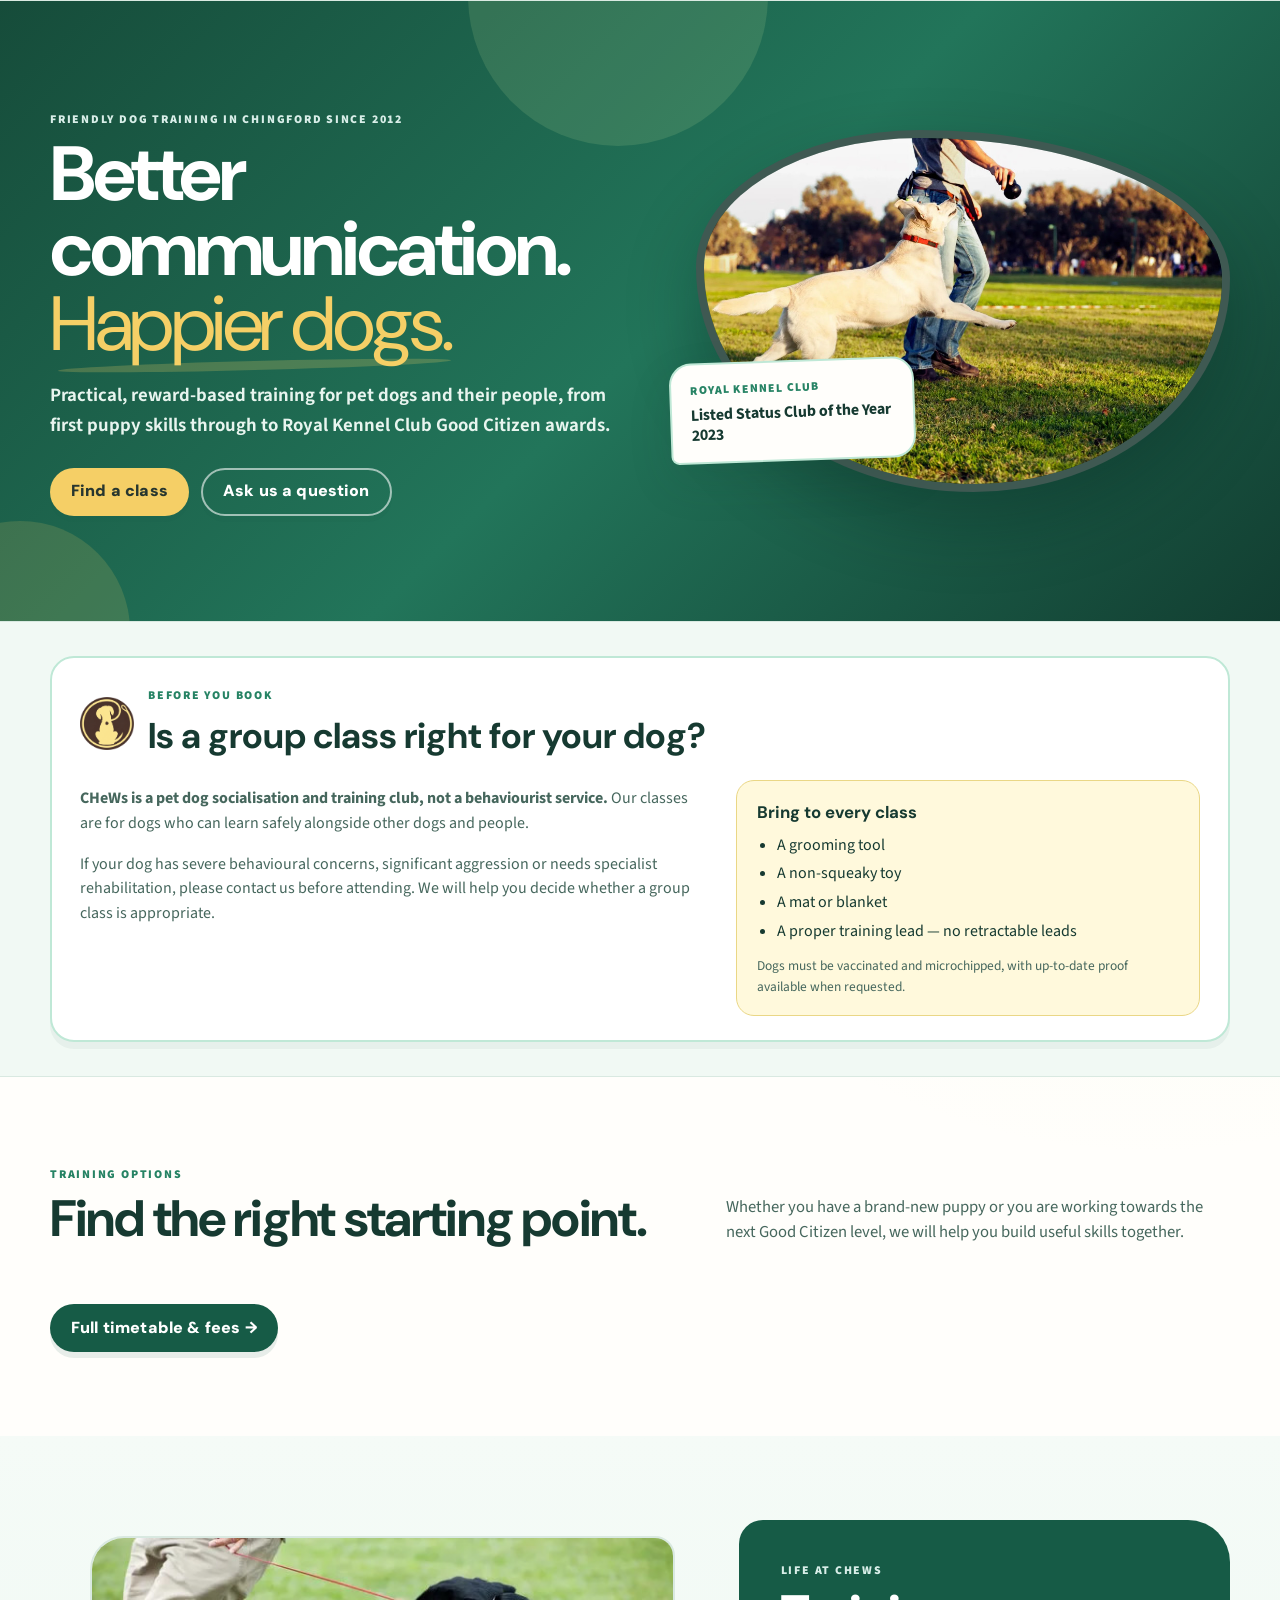
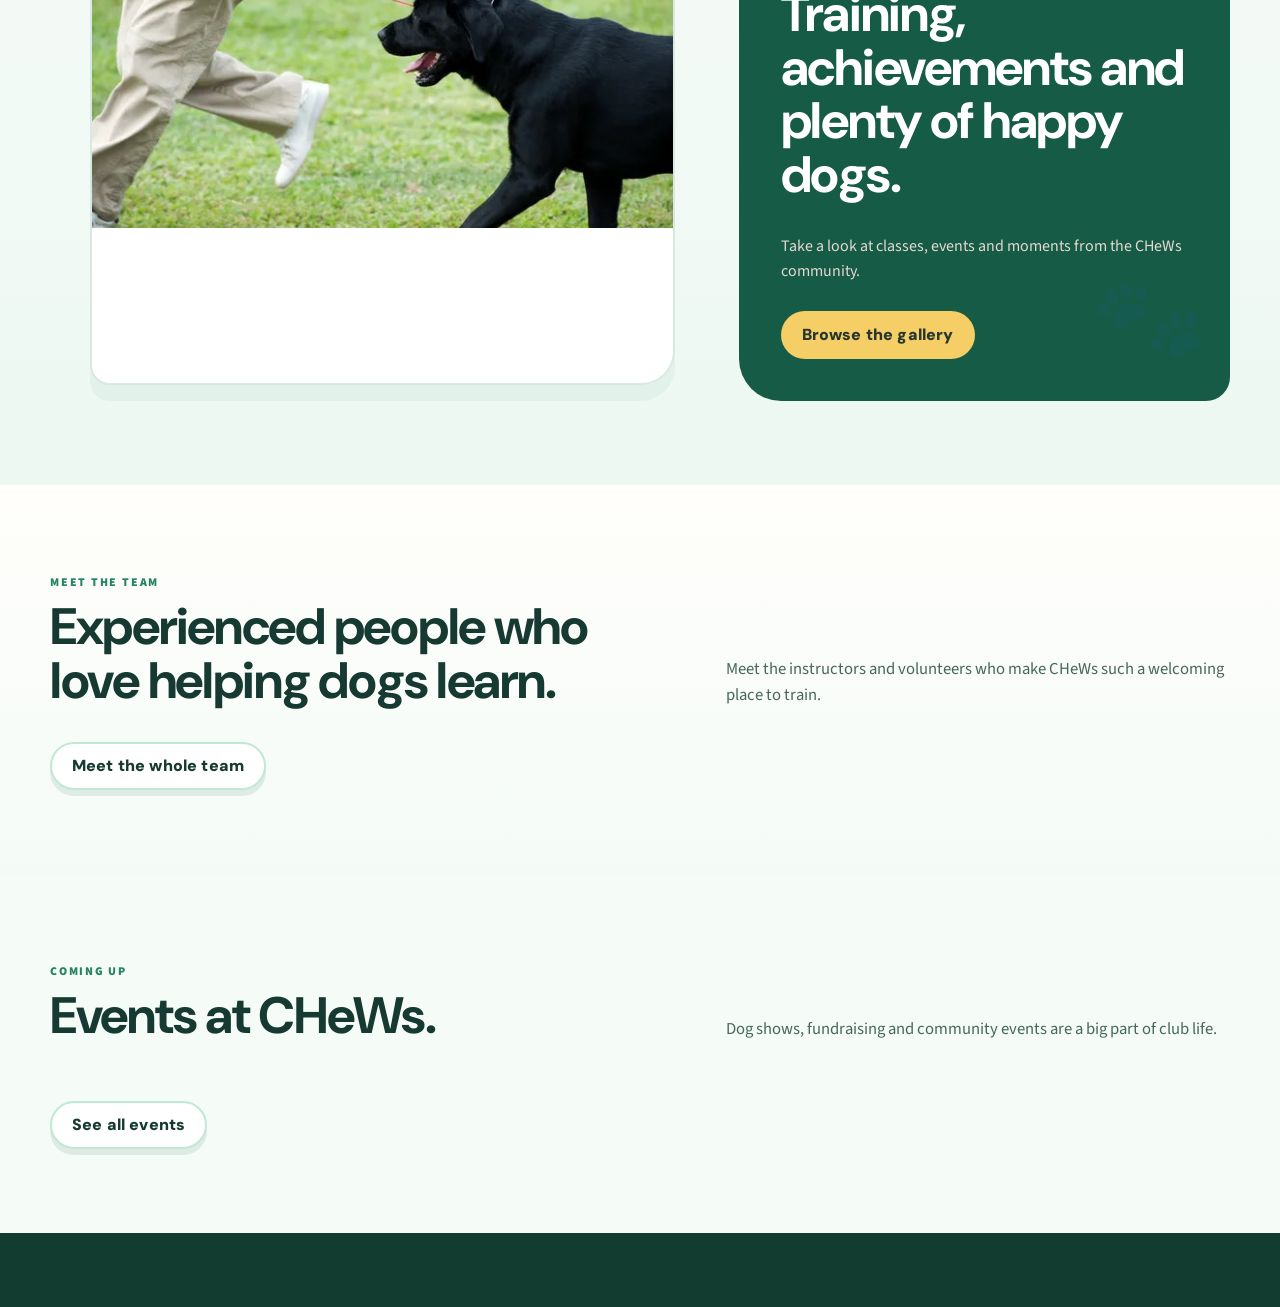
==== commit c4e35b81: "Add files via upload" ====
--- a/index.html
+++ b/index.html
@@ -1,10 +1,9 @@
-<!doctype html><html lang="en"><head><meta charset="utf-8"><meta name="viewport" content="width=device-width,initial-scale=1"><meta name="theme-color" content="#146047"><meta name="description" content="Friendly, reward-based dog training in Chingford, from Puppy Foundation to Royal Kennel Club Good Citizen levels."><title>CHeWs Dog Training | Friendly dog training in Chingford</title><link rel="icon" href="./assets/logo/chews-mark.png" type="image/png"><link rel="stylesheet" href="./css/styles.css"></head><body data-page="home" data-root="."><div id="site-notice" class="site-notice" hidden></div><div id="prototype-error" class="site-notice" hidden></div><header id="site-header" class="site-header"></header><main>
-<section class="home-hero"><div class="container home-hero-grid"><div class="hero-copy"><img class="hero-logo" src="assets/logo/chews-lockup.png" alt="CHeWs Dog Training"><span class="eyebrow light">Friendly dog training in Chingford since 2012</span><h1>Training that makes everyday life <em>better.</em></h1><p>From first puppy skills to Royal Kennel Club Good Citizen awards, CHeWs helps dogs and their people build confidence, communication and reliable everyday manners through positive, practical training.</p><div class="hero-actions"><a class="button primary" href="classes/">Explore our classes</a><a class="button ghost inverse" href="contact/">Ask about a class</a></div></div><div class="hero-photo"><div class="hero-photo-frame"><img src="assets/images/current-site-hero.png" alt="Dog working attentively with a handler during a training exercise"></div><div class="hero-badge"><span>Royal Kennel Club</span><strong>Listed Status Club of the Year 2023</strong></div></div></div></section>
-<section class="section join-first"><div class="container before-you-join"><div class="join-heading"><img src="assets/logo/chews-mark.png" alt="" class="join-mark"><div><span class="eyebrow">Before you book</span><h2>Is a CHeWs class right for your dog?</h2></div></div><div class="join-grid"><div><p><strong>CHeWs is a pet dog socialisation and training club, not a behaviourist service.</strong> Our group classes are designed for dogs who can learn safely alongside other dogs and people.</p><p>If your dog has severe behavioural concerns, significant aggression or needs specialist rehabilitation, please contact us before booking. We will always be honest about whether a group class is the right setting and can suggest a more appropriate professional where needed.</p></div><div class="bring-card"><h3>What to bring to every class</h3><ul><li>A grooming tool</li><li>A non-squeaky toy</li><li>A mat or blanket</li><li>A proper training lead — no retractable leads</li></ul><p class="small-note">Dogs attending CHeWs must be vaccinated and microchipped, with up-to-date proof available when requested.</p></div></div></div></section>
+<!doctype html><html lang="en"><head><meta charset="utf-8"><meta name="viewport" content="width=device-width,initial-scale=1"><meta name="theme-color" content="#165b46"><meta name="description" content="Friendly, reward-based dog training in Chingford, from Puppy Foundation to Royal Kennel Club Good Citizen levels."><title>CHeWs Dog Training | Friendly dog training in Chingford</title><link rel="icon" href="./assets/logo/chews-mark.png" type="image/png"><link rel="stylesheet" href="./css/styles.css"></head><body data-page="home" data-root="."><div id="site-notice" class="site-notice" hidden></div><div id="prototype-error" class="site-notice" hidden></div><header id="site-header" class="site-header"></header><main>
+<section class="home-hero"><div class="container home-hero-grid"><div><span class="eyebrow light">Friendly dog training in Chingford since 2012</span><h1>Better communication.<br><em>Happier dogs.</em></h1><p>Practical, reward-based training for pet dogs and their people, from first puppy skills through to Royal Kennel Club Good Citizen awards.</p><div class="hero-actions"><a class="button primary" href="classes/">Find a class</a><a class="button ghost inverse" href="contact/">Ask us a question</a></div></div><div class="hero-photo"><div class="hero-photo-frame"><img src="assets/images/current-site-hero.png" alt="Dog working attentively with a handler during a training exercise"></div><div class="hero-badge"><span>Royal Kennel Club</span><strong>Listed Status Club of the Year 2023</strong></div></div></div></section>
+<section class="join-first"><div class="container before-you-join"><div class="join-heading"><img src="assets/logo/chews-mark.png" alt="" class="join-mark"><div><span class="eyebrow">Before you book</span><h2>Is a group class right for your dog?</h2></div></div><div class="join-grid"><div><p><strong>CHeWs is a pet dog socialisation and training club, not a behaviourist service.</strong> Our classes are for dogs who can learn safely alongside other dogs and people.</p><p>If your dog has severe behavioural concerns, significant aggression or needs specialist rehabilitation, please contact us before attending. We will help you decide whether a group class is appropriate.</p></div><div class="bring-card"><h3>Bring to every class</h3><ul><li>A grooming tool</li><li>A non-squeaky toy</li><li>A mat or blanket</li><li>A proper training lead — no retractable leads</li></ul><p class="small-note">Dogs must be vaccinated and microchipped, with up-to-date proof available when requested.</p></div></div></div></section>
 <section class="stats-band"><div id="stats-grid" class="container stats-grid"></div></section>
-<section class="section"><div class="container"><div class="section-heading split"><div><span class="eyebrow">Start training</span><h2>Find the right next step for you and your dog.</h2></div><p>New puppy, Good Citizen goals or simply looking to keep learning? Choose the class that best matches where you are now.</p></div><div id="class-grid" class="class-grid"></div><div class="section-cta"><a class="button dark" href="classes/">See the full timetable</a></div></div></section>
-<section class="section home-paths"><div class="container"><div class="quick-grid"><article class="quick-card"><div class="icon">🐾</div><h3>Classes & timetable</h3><p>Compare class levels, fees and weekly times, then check exactly which hall you need.</p><a href="classes/">View classes →</a></article><article class="quick-card"><div class="icon">⌖</div><h3>Find your venue</h3><p>We train at two Chingford venues. Clear maps and directions make getting to the right hall simple.</p><a href="classes/#venues">Maps & directions →</a></article><article class="quick-card"><div class="icon">✦</div><h3>Meet CHeWs</h3><p>Discover the people, experience and community spirit behind more than a decade of local dog training.</p><a href="about/">Meet the team →</a></article></div></div></section>
-<section class="section photo-strip"><div class="container photo-strip-grid"><figure class="photo-natural"><img src="assets/images/illustrations/gallery.png" alt="Illustrated CHeWs gallery of dogs and training moments"></figure><div class="photo-copy"><span class="eyebrow light">Life at CHeWs</span><h2>More than just a weekly class.</h2><p>From training milestones to dog shows, charity events and plenty of happy dogs, CHeWs is a community built around learning together.</p><a class="button primary" href="gallery/">Visit the gallery</a></div></div></section>
-<section class="section trainers-home"><div class="container"><div class="section-heading split"><div><span class="eyebrow">Meet the team</span><h2>Experienced trainers who know dogs are individuals.</h2></div><p>Our team brings practical experience, recognised qualifications and a shared commitment to kind, effective training.</p></div><div id="home-team-carousel"></div><div class="section-cta"><a href="about/" class="button ghost">Meet the whole team</a></div></div></section>
-<section class="section events-home"><div class="container"><div class="section-heading split"><div><span class="eyebrow">CHeWs out & about</span><h2>Shows, fundraisers and community events.</h2></div><p>There is often something happening beyond the training hall. See what is coming up and where you can join us.</p></div><div id="home-events" class="events-grid home-events-grid"></div><div class="section-cta"><a href="events/" class="button ghost">See all events</a></div></div></section>
+<section class="section"><div class="container"><div class="section-heading split"><div><span class="eyebrow">Training options</span><h2>Find the right starting point.</h2></div><p>Whether you have a brand-new puppy or you are working towards the next Good Citizen level, we will help you build useful skills together.</p></div><div id="class-grid" class="class-grid"></div><div class="section-cta"><a class="button dark" href="classes/">Full timetable & fees →</a></div></div></section>
+<section class="section photo-strip"><div class="container photo-strip-grid"><figure class="photo-natural"><img src="assets/images/current-site-gallery-1.png" alt="Dog taking part in a CHeWs training session"></figure><div class="photo-copy"><span class="eyebrow light">Life at CHeWs</span><h2>Training, achievements and plenty of happy dogs.</h2><p>Take a look at classes, events and moments from the CHeWs community.</p><a class="button primary" href="gallery/">Browse the gallery</a></div></div></section>
+<section class="section trainers-home"><div class="container"><div class="section-heading split"><div><span class="eyebrow">Meet the team</span><h2>Experienced people who love helping dogs learn.</h2></div><p>Meet the instructors and volunteers who make CHeWs such a welcoming place to train.</p></div><div id="home-team-carousel"></div><div class="section-cta"><a href="about/" class="button ghost">Meet the whole team</a></div></div></section>
+<section class="section" style="background:var(--cream)"><div class="container"><div class="section-heading split"><div><span class="eyebrow">Coming up</span><h2>Events at CHeWs.</h2></div><p>Dog shows, fundraising and community events are a big part of club life.</p></div><div id="home-events" class="events-grid home-events-grid"></div><div class="section-cta"><a href="events/" class="button ghost">See all events</a></div></div></section>
 </main><footer id="site-footer" class="site-footer"></footer><div id="contact-fab-root"></div><script src="./js/content-provider.js"></script><script src="./js/site.js"></script></body></html>
--- a/css/styles.css
+++ b/css/styles.css
@@ -3,10 +3,10 @@
 
 :root{
   --ink:#163a31; --ink-2:#46675d; --cream:#f5fbf7; --paper:#fffefb; --gold:#f5cf66; --gold-deep:#8a6714;
-  --mint:#bfe8d6; --teal:#268364; --teal-deep:#165b46; --teal-soft:#e5f6ee; --amber:#ec8755; --amber-soft:#fff0e7;
+  --mint:#bfe8d6; --teal:#268364; --teal-deep:#165b46; --teal-soft:#e5f6ee; --amber:#d6a91e; --amber-soft:#fff7d7;
   --lime:#d9ef9f; --rose:#f7cad0; --line:#d9e9e1; --shadow:0 18px 45px rgba(22,58,49,.12); --radius:28px; --max:1180px;
 }
-*{box-sizing:border-box} html{scroll-behavior:smooth} body{margin:0;font-family:"Nunito",ui-sans-serif,system-ui,-apple-system,BlinkMacSystemFont,"Segoe UI",sans-serif;color:var(--ink);background:var(--paper);line-height:1.55}
+*{box-sizing:border-box} html{scroll-behavior:smooth} body{margin:0;font-family:"Source Sans 3",ui-sans-serif,system-ui,-apple-system,BlinkMacSystemFont,"Segoe UI",sans-serif;color:var(--ink);background:var(--paper);line-height:1.55}
 a{color:inherit;text-decoration:none} img{max-width:100%;display:block} button,input,textarea{font:inherit} .container{width:min(var(--max),calc(100% - 40px));margin-inline:auto}
 .site-notice{background:var(--teal);color:white;text-align:center;padding:10px 20px;font-weight:800;font-size:.92rem}.site-header{position:sticky;top:0;z-index:50;background:rgba(255,254,251,.96);backdrop-filter:blur(14px);border-bottom:1px solid rgba(232,224,215,.85)}
 .header-inner{min-height:82px;display:flex;align-items:center;gap:28px}.brand{display:flex;align-items:center;gap:12px;min-width:max-content}.brand img{width:46px;height:46px;object-fit:contain}.brand-copy{display:flex;flex-direction:column;line-height:1}.brand-copy strong{font-size:1.12rem;letter-spacing:.01em}.brand-copy small{margin-top:5px;color:var(--ink-2);font-weight:700;letter-spacing:.04em}.main-nav{margin-left:auto;display:flex;align-items:center;gap:22px}.main-nav a{font-weight:760;color:var(--ink-2);font-size:.94rem;position:relative}.main-nav a:hover,.main-nav a.active{color:var(--ink)}.main-nav a.active:after{content:"";position:absolute;left:0;right:0;bottom:-10px;height:3px;border-radius:99px;background:var(--teal)}.header-cta{background:var(--ink);color:white;padding:12px 17px;border-radius:999px;font-weight:800;white-space:nowrap}.menu-toggle{display:none;margin-left:auto;border:0;background:transparent;padding:7px}.menu-toggle span{display:block;width:24px;height:2px;background:var(--ink);margin:5px}
@@ -35,7 +35,7 @@
 
 /* v5 visual refresh: greener, friendlier and more playful */
 body{background:var(--paper);background-image:radial-gradient(circle at 20% 0%,rgba(191,232,214,.18),transparent 28%),radial-gradient(circle at 90% 18%,rgba(217,239,159,.14),transparent 24%)}
-.brand-copy strong,.section-heading h2,.page-hero h1,.home-hero h1,.photo-copy h2,.story-copy h2,.profile-copy h3,.contact-card h2,.fees-wrap h3,.day-card h3,.event-date strong,.charity-band strong,.stat strong{font-family:"Fredoka","Trebuchet MS",sans-serif!important;letter-spacing:-.025em}
+.brand-copy strong,.section-heading h2,.page-hero h1,.home-hero h1,.photo-copy h2,.story-copy h2,.profile-copy h3,.contact-card h2,.fees-wrap h3,.day-card h3,.event-date strong,.charity-band strong,.stat strong{font-family:"DM Sans",ui-sans-serif,sans-serif!important;letter-spacing:-.025em}
 .brand-copy strong{font-size:1.22rem;font-weight:700;color:var(--teal-deep)}
 .brand-copy small{font-family:"Nunito",sans-serif;font-weight:900;letter-spacing:.07em;color:var(--ink-2)}
 .site-header{border-bottom:1px solid rgba(217,233,225,.95);box-shadow:0 4px 18px rgba(22,58,49,.04)}
@@ -75,7 +75,7 @@
 .quick-card .icon{width:54px;height:54px;border-radius:18px 18px 18px 7px;background:var(--mint);font-size:1.55rem;transform:rotate(-3deg)}
 .quick-card:nth-child(2) .icon{background:var(--amber-soft);transform:rotate(3deg)}
 .quick-card:nth-child(3) .icon{background:#f8efbd}
-.quick-card h3{font-family:"Fredoka",sans-serif;font-weight:700;color:var(--ink)}
+.quick-card h3{font-family:"DM Sans",ui-sans-serif,sans-serif;font-weight:700;color:var(--ink)}
 .quick-card a{color:var(--teal);font-weight:950}
 .photo-strip{background:linear-gradient(180deg,var(--cream),#edf8f2)}
 .photo-natural{border:2px solid var(--line);border-radius:34px 20px 34px 20px;box-shadow:0 16px 0 rgba(38,131,100,.06)}
@@ -98,14 +98,14 @@
 .venue-card{border:2px solid var(--line);border-radius:30px 30px 30px 12px;box-shadow:0 8px 0 rgba(22,58,49,.04)}
 .venue-card.tone-teal .venue-card-head{border-left-color:var(--teal);background:linear-gradient(90deg,#dff4e9,#fff 55%)}
 .venue-card.tone-amber .venue-card-head{border-left-color:var(--amber);background:linear-gradient(90deg,#ffeadf,#fff 55%)}
-.venue-card h3,.map-bar h3,.detail-card h3{font-family:"Fredoka",sans-serif;font-weight:700}
+.venue-card h3,.map-bar h3,.detail-card h3{font-family:"DM Sans",ui-sans-serif,sans-serif;font-weight:700}
 .directions{font-weight:950;border-width:2px}
 .session.puppy strong:after{background:var(--gold);font-weight:950}
 .day-card{border:2px solid var(--line);border-radius:28px 28px 12px 28px;box-shadow:0 7px 0 rgba(22,58,49,.05)}
 .day-session{background:#f7fbf8;border-radius:14px}
 .fees-wrap{background:linear-gradient(135deg,#edf8f2,#fbf8e8);border:2px dashed var(--mint)}
 .map-card{border:2px solid var(--line);border-radius:28px 28px 12px 28px;box-shadow:0 9px 0 rgba(22,58,49,.05)}
-.map-pin-label{font-family:"Fredoka",sans-serif}
+.map-pin-label{font-family:"DM Sans",ui-sans-serif,sans-serif}
 .story-grid{align-items:start}
 .timeline-item:before{background:var(--teal);box-shadow:0 0 0 6px var(--teal-soft)}
 .charity-band{background:linear-gradient(135deg,var(--teal-deep),#1d6d53);border-radius:28px 12px 28px 28px}
@@ -121,18 +121,18 @@
 .contact-card{background:linear-gradient(145deg,var(--teal-deep),#236f57);border-radius:38px 20px 38px 20px;position:relative;overflow:hidden}
 .contact-card:after{content:"🐾";position:absolute;right:-10px;bottom:-24px;font-size:7rem;opacity:.06;transform:rotate(-18deg)}
 .detail-card{border:2px solid var(--line);border-radius:24px 24px 24px 10px;box-shadow:0 6px 0 rgba(22,58,49,.04)}
-.social-contact h2{font-family:"Fredoka",sans-serif!important}
+.social-contact h2{font-family:"DM Sans",ui-sans-serif,sans-serif!important}
 .social-link{border:2px solid var(--line);border-radius:18px 18px 18px 8px;box-shadow:0 5px 0 rgba(22,58,49,.04)}
 .social-link:hover{border-color:var(--mint);transform:translateY(-2px)}
 .social-icon{background:var(--teal-soft)}
 .site-footer{background:#123c30;color:#f5fff9}
-.footer-grid h4{color:var(--gold);font-family:"Fredoka",sans-serif;font-size:1.08rem}
+.footer-grid h4{color:var(--gold);font-family:"DM Sans",ui-sans-serif,sans-serif;font-size:1.08rem}
 .footer-grid a{color:#e7f6ee}
 .footer-brand p{color:#cfe7dc}
 .footer-brand .brand-copy strong{color:#fff}
 .footer-brand .brand-copy small{color:#cfe7dc}
 .footer-bottom{border-color:rgba(255,255,255,.14);color:#a8cbbd}
-.contact-fab{background:var(--teal);font-family:"Fredoka",sans-serif;font-weight:700;box-shadow:0 12px 0 rgba(22,91,70,.18),0 18px 32px rgba(0,0,0,.18)}
+.contact-fab{background:var(--teal);font-family:"DM Sans",ui-sans-serif,sans-serif;font-weight:700;box-shadow:0 12px 0 rgba(22,91,70,.18),0 18px 32px rgba(0,0,0,.18)}
 .contact-fab:before{content:"🐾"}
 .contact-panel{border:2px solid var(--line);border-radius:22px 22px 8px 22px}
 .contact-panel a:hover{background:var(--teal-soft)}
@@ -151,11 +151,11 @@
 .trainer-track{display:flex;transition:transform .45s cubic-bezier(.22,.61,.36,1);will-change:transform}
 .trainer-slide{min-width:100%;display:grid;grid-template-columns:minmax(280px,.75fr) 1.25fr;min-height:390px}
 .trainer-photo{background:linear-gradient(145deg,#eaf7f0,#fff7e9);display:grid;place-items:center;overflow:hidden}
-.trainer-photo>img{width:min(88%,420px);height:min(88%,420px);object-fit:contain;filter:drop-shadow(0 14px 24px rgba(20,72,54,.12))}
+.trainer-photo>img{width:100%;height:100%;object-fit:cover}
 .trainer-copy{padding:46px 80px 56px 46px;display:flex;flex-direction:column;justify-content:center}
-.trainer-copy h3{font-family:"Fredoka","Trebuchet MS",sans-serif;font-size:clamp(2.6rem,5vw,4.6rem);line-height:1;margin:.15rem 0 .9rem;letter-spacing:-.035em}
+.trainer-copy h3{font-family:"DM Sans",ui-sans-serif,sans-serif;font-size:clamp(2.6rem,5vw,4.6rem);line-height:1;margin:.15rem 0 .9rem;letter-spacing:-.035em}
 .trainer-copy p{color:var(--ink-2);max-width:720px}
-.carousel-btn{position:absolute;top:50%;transform:translateY(-50%);width:48px;height:48px;border:0;border-radius:50%;background:var(--teal);color:white;font-family:"Fredoka",sans-serif;font-size:2rem;line-height:1;display:grid;place-items:center;cursor:pointer;box-shadow:0 8px 24px rgba(22,91,70,.22)}
+.carousel-btn{position:absolute;top:50%;transform:translateY(-50%);width:48px;height:48px;border:0;border-radius:50%;background:var(--teal);color:white;font-family:"DM Sans",ui-sans-serif,sans-serif;font-size:2rem;line-height:1;display:grid;place-items:center;cursor:pointer;box-shadow:0 8px 24px rgba(22,91,70,.22)}
 .carousel-btn:hover{background:var(--ink)}
 .carousel-btn.prev{left:16px}.carousel-btn.next{right:16px}
 .carousel-dots{position:absolute;right:42px;bottom:22px;display:flex;gap:8px}
@@ -177,24 +177,59 @@
   .trainer-photo{min-height:260px}.trainer-copy{padding:30px 28px 62px}.carousel-btn{top:auto;bottom:14px;transform:none;width:42px;height:42px}.carousel-btn.prev{left:16px}.carousel-btn.next{left:64px;right:auto}.carousel-dots{right:20px;bottom:28px}
 }
 
-/* v5.2 trainer portraits: preserve full faces instead of centre-cropping */
+
+/* v5.4: preserve the approved layout; cleaner type, strong button contrast, contextual imagery only */
+body{font-family:"Source Sans 3",ui-sans-serif,system-ui,-apple-system,BlinkMacSystemFont,"Segoe UI",sans-serif}
+h1,h2,h3,h4,.brand-copy strong,.button,.header-cta,.main-nav a,.contact-fab{font-family:"DM Sans",ui-sans-serif,sans-serif}
+.button,.button:link,.button:visited{color:var(--ink)}
+.button.primary,.button.primary:link,.button.primary:visited{background:var(--gold);color:#27362f}
+.button.dark,.button.dark:link,.button.dark:visited{background:var(--teal-deep);color:#fff}
+.button.teal,.button.teal:link,.button.teal:visited{background:var(--teal);color:#fff}
+.button.ghost,.button.ghost:link,.button.ghost:visited{background:#fff;color:var(--ink);border-color:var(--mint)}
+.button.ghost.inverse,.button.ghost.inverse:link,.button.ghost.inverse:visited{background:transparent;color:#fff;border-color:rgba(255,255,255,.58)}
+.header-cta,.header-cta:visited{color:#fff}
+.contact-card .button.ghost,.contact-card .button.ghost:visited{background:#fff;color:var(--teal-deep);border-color:#fff}
+
+/* Keep the full CHeWs lock-up prominent without changing the approved menu layout */
+.site-header .brand-lockup{flex:0 1 320px}
+.brand.brand-lockup img{height:60px}
+.footer-lockup img{height:72px}
+
+/* Compact suitability guidance: important, but not a new page-layout system */
+.join-first{padding:34px 0;background:#f1f9f4;border-top:1px solid var(--line);border-bottom:1px solid var(--line)}
+.before-you-join{background:#fff;border:2px solid var(--mint);border-radius:24px;padding:24px 28px;box-shadow:0 7px 0 rgba(22,91,70,.05)}
+.join-heading{display:flex;align-items:center;gap:14px;margin-bottom:14px}.join-mark{width:54px;height:54px;object-fit:contain}.join-heading h2{font-size:clamp(1.55rem,2.8vw,2.25rem);margin:.1rem 0}
+.join-grid{display:grid;grid-template-columns:1.15fr .85fr;gap:28px;align-items:start}.join-grid p{margin:.4rem 0 1rem;color:var(--ink-2)}
+.bring-card{background:#fff9dc;border:1px solid #ead786;border-radius:18px;padding:18px 20px}.bring-card h3{margin:0 0 8px;font-size:1.05rem}.bring-card ul{margin:0;padding-left:20px}.bring-card li{margin:4px 0}.small-note{font-size:.84rem;margin:12px 0 0!important}
+
+/* Context-specific class icons: small visual cues, never full-card artwork */
+.class-card{position:relative;overflow:hidden}.class-card-head{display:flex;align-items:center;justify-content:space-between;gap:12px}.class-art{width:68px;height:68px;flex:0 0 68px;border-radius:16px;overflow:hidden;border:1px solid var(--line);background:#f6fbf8}.class-art img{width:100%;height:100%;object-fit:cover}.class-card.featured .class-art{border-color:rgba(255,255,255,.28)}
+.session-art{width:34px;height:34px;border-radius:9px;object-fit:cover;flex:0 0 34px;border:1px solid var(--line)}
+.session{gap:10px}.session time{min-width:54px}.day-session{grid-template-columns:34px 60px 1fr;align-items:center}.day-session .session-art{grid-column:1}.day-session time{grid-column:2}.day-session span{grid-column:3}
+
+/* Venue illustrations only identify their own venue; maps stay clean */
+.venue-card-head{display:grid;grid-template-columns:1fr auto;align-items:center}.venue-art{width:96px;height:96px;border-radius:18px;object-fit:cover;border:2px solid var(--line)}
+.map-venue-art{display:none}.detail-venue-art{width:74px;height:74px;object-fit:cover;border-radius:15px;float:right;margin:0 0 10px 14px;border:1px solid var(--line)}
+
+/* Green and logo-gold venue system */
+.tone-green .venue-dot,.venue-key.green .venue-dot{background:var(--teal)}
+.tone-gold .venue-dot,.venue-key.gold .venue-dot{background:var(--gold-deep)}
+.venue-card.tone-green .venue-card-head{border-left-color:var(--teal);background:linear-gradient(90deg,var(--teal-soft),#fff 48%)}
+.venue-card.tone-gold .venue-card-head{border-left-color:var(--gold-deep);background:linear-gradient(90deg,#fff7d7,#fff 48%)}
+.tone-green .venue-label,.tone-green .directions{color:var(--teal-deep)}
+.tone-gold .venue-label,.tone-gold .directions{color:#765b09}
+.day-session.tone-green{border-color:var(--teal)}.day-session.tone-gold{border-color:var(--gold-deep)}
+.map-card.tone-green .map-bar{border-top-color:var(--teal)}.map-card.tone-gold .map-bar{border-top-color:var(--gold-deep)}
+
+/* Page illustrations are page identifiers, not layout-dominating hero artwork */
+.page-hero-grid{display:grid;grid-template-columns:minmax(0,1fr) 150px;gap:36px;align-items:center}
+.page-art{width:150px;height:150px;object-fit:cover;border-radius:24px;border:2px solid var(--line);box-shadow:0 8px 0 rgba(22,58,49,.05)}
+.gallery-controls h2{font-family:"DM Sans",ui-sans-serif,sans-serif;margin:.2rem 0 0}
+.section-cta{margin-top:24px}
+
+/* v5.2 portrait handling retained */
 .trainer-photo{padding:22px;background:linear-gradient(145deg,#dff5e8,#fff8e8)}
-@media(max-width:640px){.trainer-photo{min-height:300px;padding:18px}.trainer-photo>img{width:min(84vw,360px);height:min(84vw,360px)}}
-
-
-/* v5.3: polished CHeWs identity, green + gold venue system, professional typography */
-:root{--ink:#173d32;--ink-2:#506d64;--paper:#fffef9;--cream:#f4faf5;--gold:#f1cf61;--gold-deep:#8a6814;--gold-soft:#fff7d8;--teal:#2b8b68;--teal-deep:#146047;--teal-soft:#e3f3ea;--green:#2b8b68;--green-soft:#e3f3ea;--line:#d8e7df}
-body{font-family:"Source Sans 3",ui-sans-serif,system-ui,-apple-system,"Segoe UI",sans-serif;font-size:1.02rem}
-h1,h2,h3,h4,.brand-copy strong,.section-heading h2,.page-hero h1,.home-hero h1,.photo-copy h2,.story-copy h2,.profile-copy h3,.contact-card h2,.fees-wrap h3,.day-card h3,.event-date strong,.charity-band strong,.stat strong,.quick-card h3,.venue-card h3,.map-bar h3,.detail-card h3,.social-contact h2,.footer-grid h4,.contact-fab{font-family:"DM Sans",ui-sans-serif,system-ui,sans-serif!important;letter-spacing:-.025em}
-.home-hero h1,.page-hero h1,.section-heading h2{font-weight:700}.home-hero h1{font-size:clamp(3.3rem,6vw,6.4rem);line-height:.98}.section-heading h2{line-height:1.08}.page-hero h1{line-height:1.02}
-.header-inner{min-height:92px}.brand.brand-lockup{max-width:390px}.site-header .brand-lockup{flex-basis:350px}.brand.brand-lockup img{height:67px}.footer-lockup img{height:76px!important}.header-cta,.header-cta:visited{background:var(--teal-deep);color:#fff!important}.hero-logo{width:min(410px,78%);margin-bottom:20px;filter:drop-shadow(0 7px 16px rgba(0,0,0,.18))}.home-hero{background:linear-gradient(135deg,#123f30 0%,#1b6a50 55%,#10372b 100%)}
-.button,.button:visited{color:var(--ink)!important}.button.primary,.button.primary:visited{background:var(--gold);color:#2c3c31!important}.button.dark,.button.dark:visited,.button.teal,.button.teal:visited{background:var(--teal-deep);color:#fff!important}.button.ghost,.button.ghost:visited{background:#fff;border-color:var(--teal);color:var(--teal-deep)!important}.button.ghost.inverse,.button.ghost.inverse:visited{background:transparent;border-color:rgba(255,255,255,.7);color:#fff!important}.directions,.directions:visited{color:var(--teal-deep)!important}.tone-gold .directions,.tone-gold .directions:visited{color:var(--gold-deep)!important}.contact-fab,.contact-fab:visited{color:#fff!important}.contact-panel a,.contact-panel a:visited{color:var(--ink)!important}
-.join-first{padding:46px 0 54px;background:#fff}.before-you-join{border:2px solid var(--line);border-radius:28px;background:linear-gradient(135deg,#f7fcf8 0%,#fffbea 100%);padding:34px;box-shadow:0 10px 0 rgba(20,96,71,.05)}.join-heading{display:flex;align-items:center;gap:18px;margin-bottom:24px}.join-mark{width:76px;height:76px;object-fit:contain}.join-heading h2{font-size:clamp(2rem,3.5vw,3.3rem);margin:.2rem 0 0}.join-grid{display:grid;grid-template-columns:1.25fr .75fr;gap:34px;align-items:start}.join-grid p{font-size:1.06rem;color:var(--ink-2)}.join-grid strong{color:var(--ink)}.bring-card{background:var(--teal-deep);color:#fff;padding:24px;border-radius:22px}.bring-card h3{margin:0 0 12px;font-size:1.35rem}.bring-card ul{margin:0;padding-left:1.2rem}.bring-card li{margin:.42rem 0}.bring-card .small-note{color:#dbefe6;font-size:.9rem;margin:14px 0 0}.small-note{font-size:.9rem}
-.class-grid{grid-template-columns:repeat(4,minmax(0,1fr));align-items:stretch}.class-card{padding:0;overflow:hidden;background:#fff}.class-card.featured{background:#fff;color:var(--ink);border-color:var(--teal)}.class-card.featured p{color:var(--ink-2)}.class-card.featured .class-price span{color:var(--ink-2)}.class-card.featured .class-badge{color:var(--teal-deep)}.class-art{aspect-ratio:1/1;overflow:hidden;background:var(--cream);border-bottom:1px solid var(--line)}.class-art img{width:100%;height:100%;object-fit:cover}.class-card-body{padding:23px;display:flex;flex-direction:column;min-height:300px}.class-card h3{font-size:1.45rem}.class-price{margin-top:auto}.section-cta{margin-top:26px}
-.timetable-section,.events-home,.team-section{background:var(--cream)}.venue-key.green .venue-dot,.tone-green .venue-dot{background:var(--teal)}.venue-key.gold .venue-dot,.tone-gold .venue-dot{background:var(--gold)}.venue-key.gold{background:var(--gold-soft);border-color:#eadb95}.venue-key.green{background:var(--teal-soft)}.venue-card.tone-green .venue-card-head{border-left-color:var(--teal);background:linear-gradient(90deg,var(--teal-soft),#fff 62%)}.venue-card.tone-gold .venue-card-head{border-left-color:var(--gold);background:linear-gradient(90deg,var(--gold-soft),#fff 62%)}.tone-green .venue-label{color:var(--teal-deep)}.tone-gold .venue-label{color:var(--gold-deep)}.venue-card-head{display:grid;grid-template-columns:1fr 150px;align-items:center}.venue-head-copy .directions{display:inline-flex;margin-top:14px}.venue-art{width:140px;height:110px;object-fit:cover;border-radius:18px;border:2px solid rgba(255,255,255,.9);box-shadow:0 6px 18px rgba(0,0,0,.08)}.session{display:grid;grid-template-columns:40px 58px 1fr;gap:10px}.session-art{width:38px;height:38px;object-fit:cover;border-radius:10px}.day-session{grid-template-columns:38px 56px 1fr;align-items:center}.day-session.tone-green{border-color:var(--teal)}.day-session.tone-gold{border-color:var(--gold)}.map-card.tone-green .map-bar{background:var(--teal-soft)}.map-card.tone-gold .map-bar{background:var(--gold-soft)}.map-venue-art{width:100%;height:190px;object-fit:cover;border-top:1px solid var(--line)}.map-pin-label{background:var(--teal-deep);color:#fff}.tone-gold .map-pin-label{background:var(--gold);color:#3f3518}.detail-card.tone-green{border-left:7px solid var(--teal)}.detail-card.tone-gold{border-left:7px solid var(--gold)}.detail-venue-art{width:100%;height:150px;object-fit:cover;border-radius:15px;margin-bottom:16px}
-.page-hero{padding:58px 0;background:linear-gradient(135deg,#eef8f2 0%,#fffdf4 100%)}.page-hero-grid{display:grid;grid-template-columns:1.2fr .55fr;gap:50px;align-items:center}.page-art{width:100%;max-width:340px;justify-self:end;border-radius:28px;box-shadow:0 12px 0 rgba(20,96,71,.08)}.page-hero:after{content:none}.gallery-controls h2{font-family:"DM Sans",sans-serif;font-size:2.4rem;margin:.3rem 0 0}.contact-note{margin-top:22px;padding-top:18px;border-top:1px solid rgba(255,255,255,.22);color:#e2f1eb!important}.section-heading.compact h2{font-size:2.5rem}
-.quick-card .icon{background:var(--teal-soft)}.quick-card:nth-child(2) .icon{background:var(--gold-soft)}.quick-card:nth-child(3) .icon{background:#eef5d9}.quick-card{box-shadow:0 8px 0 rgba(20,96,71,.05)}.photo-copy{background:var(--teal-deep)}
-.profile-card,.trainer-carousel{box-shadow:0 8px 0 rgba(20,96,71,.05)}.trainer-photo{background:linear-gradient(145deg,#e6f4ec,#fff9de)}.carousel-btn{background:var(--teal-deep)!important;color:#fff!important}.carousel-dot{background:#bfd8ce}.carousel-dot.active{background:var(--gold)}
-@media(max-width:1000px){.class-grid{grid-template-columns:repeat(2,1fr)}.page-hero-grid{grid-template-columns:1fr .45fr}.site-header .brand-lockup{flex-basis:275px}.brand.brand-lockup img{height:58px}}
-@media(max-width:760px){.header-inner{min-height:78px}.site-header .brand-lockup{flex-basis:240px;max-width:240px}.brand.brand-lockup img{height:52px}.join-grid,.page-hero-grid{grid-template-columns:1fr}.page-art{max-width:280px;justify-self:start}.join-heading{align-items:flex-start}.join-mark{width:62px;height:62px}.venue-card-head{grid-template-columns:1fr}.venue-art{width:100%;height:180px}.class-grid{grid-template-columns:1fr 1fr}}
-@media(max-width:560px){.container{width:min(var(--max),calc(100% - 28px))}.class-grid{grid-template-columns:1fr}.class-card-body{min-height:0}.hero-logo{width:86%}.page-art{max-width:220px}.before-you-join{padding:24px}.join-heading{gap:12px}.join-heading h2{font-size:1.8rem}.join-mark{width:52px;height:52px}.session{grid-template-columns:36px 52px 1fr}.session-art{width:34px;height:34px}.day-session{grid-template-columns:34px 50px 1fr}.brand.brand-lockup img{height:46px}}
+.trainer-photo>img{width:min(88%,420px);height:min(88%,420px);object-fit:contain;filter:drop-shadow(0 14px 24px rgba(20,72,54,.12))}
+
+@media(max-width:980px){.join-grid{grid-template-columns:1fr}.page-hero-grid{grid-template-columns:1fr 115px}.page-art{width:115px;height:115px}.site-header .brand-lockup{flex-basis:250px}.brand.brand-lockup img{height:52px}}
+@media(max-width:620px){.before-you-join{padding:20px}.join-heading{align-items:flex-start}.join-mark{width:44px;height:44px}.page-hero-grid{grid-template-columns:1fr auto;gap:14px}.page-art{width:78px;height:78px;border-radius:16px}.class-art{width:58px;height:58px;flex-basis:58px}.venue-card-head{grid-template-columns:1fr}.venue-art{width:82px;height:82px;margin-top:8px}.day-session{grid-template-columns:30px 52px 1fr}.session-art{width:30px;height:30px;flex-basis:30px}.trainer-photo{min-height:300px;padding:18px}.trainer-photo>img{width:min(84vw,360px);height:min(84vw,360px)}.site-header .brand-lockup{flex-basis:205px;max-width:205px}.brand.brand-lockup img{height:45px}}
